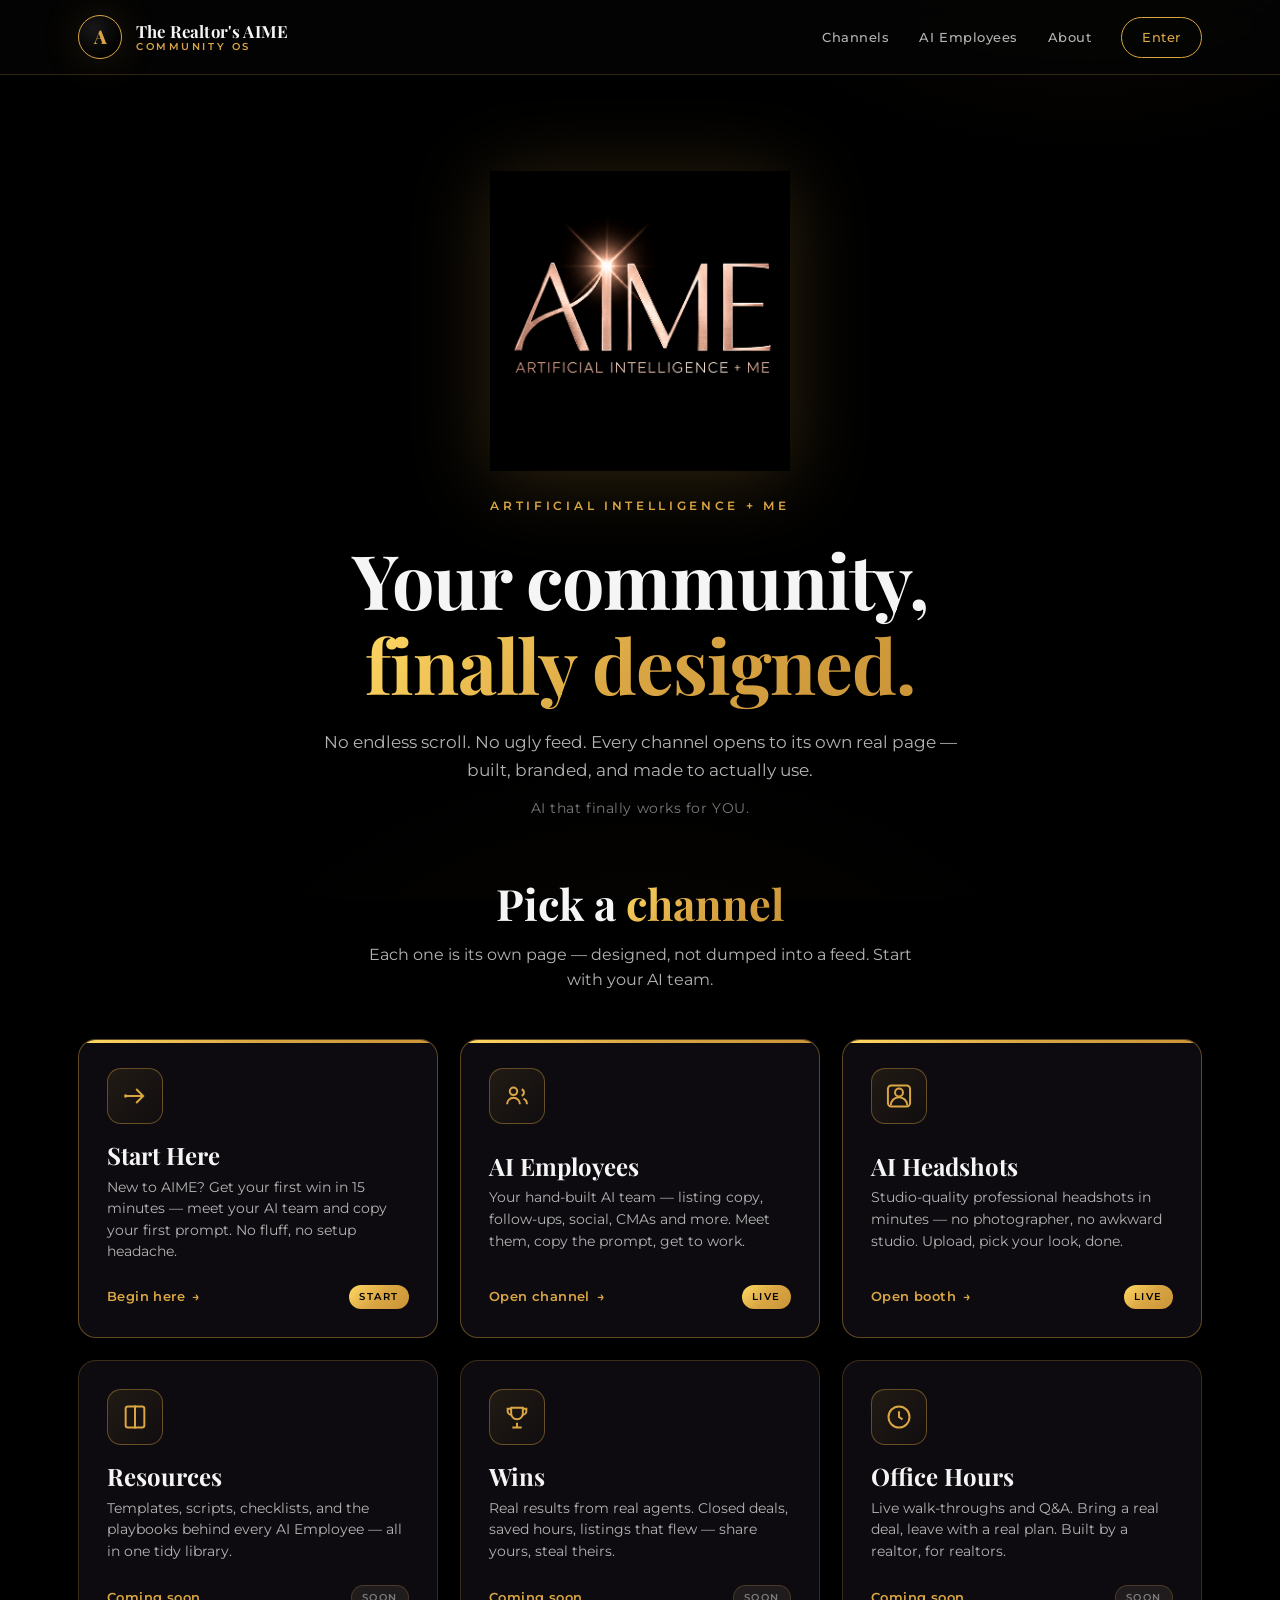
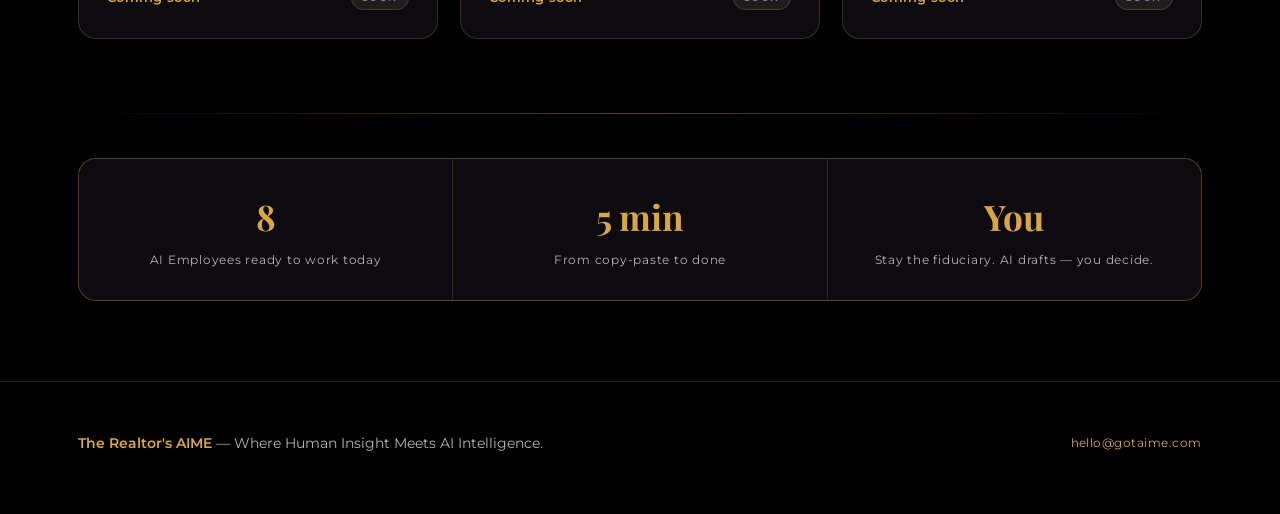
==== index.html @ 1ccc3eca "Member hub: exact AIME gold (#DAA643) + Start Here leads, remove all sales Color: retune to Charli's" ====
<!DOCTYPE html>
<html lang="en">
<head>
  <meta charset="UTF-8" />
  <meta name="viewport" content="width=device-width, initial-scale=1.0, viewport-fit=cover" />
  <title>The Realtor's AIME — Community OS</title>
  <meta name="description" content="The Realtor's AIME community — a designed home where every channel is its own page. AI that finally works for YOU." />

  <!-- PWA -->
  <link rel="manifest" href="manifest.webmanifest" />
  <meta name="theme-color" content="#050505" />
  <meta name="apple-mobile-web-app-capable" content="yes" />
  <meta name="apple-mobile-web-app-status-bar-style" content="black-translucent" />
  <meta name="apple-mobile-web-app-title" content="Realtor's AIME" />
  <link rel="apple-touch-icon" href="assets/img/apple-touch-icon.png" />
  <link rel="icon" type="image/png" href="assets/img/favicon-48.png" />

  <link rel="preconnect" href="https://fonts.googleapis.com" />
  <link rel="preconnect" href="https://fonts.gstatic.com" crossorigin />
  <link href="https://fonts.googleapis.com/css2?family=Playfair+Display:wght@600;700;800&family=Montserrat:wght@400;500;600;700&display=swap" rel="stylesheet" />
  <link rel="stylesheet" href="assets/css/styles.css" />
</head>
<body>

  <!-- ============ HEADER ============ -->
  <header class="site-header">
    <div class="wrap">
      <a class="brand-lockup" href="index.html">
        <span class="emblem"><span>A</span></span>
        <span class="brand-names">
          <span class="b1">The Realtor's AIME</span>
          <span class="b2">Community OS</span>
        </span>
      </a>
      <nav class="header-nav">
        <a href="#channels">Channels</a>
        <a href="ai-employees.html">AI Employees</a>
        <a href="#about">About</a>
        <button class="install-btn" id="installBtn" hidden type="button">Install app</button>
        <a class="header-cta" href="ai-employees.html">Enter</a>
      </nav>
    </div>
  </header>

  <!-- ============ HERO ============ -->
  <section class="hero">
    <div class="wrap">
      <img class="hero-wordmark" src="assets/img/aime-wordmark.png"
           alt="AIME — Artificial Intelligence + Me" width="340" height="340" />
      <div class="eyebrow">Artificial Intelligence + Me</div>
      <h1>Your community,<span class="line2"><span class="gold-text">finally designed.</span></span></h1>
      <p class="lede">
        No endless scroll. No ugly feed. Every channel opens to its own real page —
        built, branded, and made to actually use.
      </p>
      <p class="sub">AI that finally works for YOU.</p>
    </div>
  </section>

  <!-- ============ CHANNELS ============ -->
  <section id="channels">
    <div class="wrap">
      <div class="section-head">
        <h2>Pick a <span class="gold-text">channel</span></h2>
        <p>Each one is its own page — designed, not dumped into a feed. Start with your AI team.</p>
      </div>

      <div class="channel-grid">

        <!-- LEADING: Start Here -->
        <a class="channel-tile is-live" href="ai-employees.html">
          <div class="tile-icon">
            <svg viewBox="0 0 24 24"><path d="M5 12h14"/><path d="m13 6 6 6-6 6"/><circle cx="4" cy="12" r="1.4" fill="var(--gold)" stroke="none"/></svg>
          </div>
          <div class="tile-body">
            <h3>Start Here</h3>
            <p>New to AIME? Get your first win in 15 minutes — meet your AI team and copy your first prompt. No fluff, no setup headache.</p>
          </div>
          <div class="tile-foot">
            <span class="tile-link">Begin here <span class="arrow">&rarr;</span></span>
            <span class="tile-badge live">Start</span>
          </div>
        </a>

        <!-- LIVE: AI Employees -->
        <a class="channel-tile is-live" href="ai-employees.html">
          <div class="tile-icon">
            <svg viewBox="0 0 24 24"><circle cx="9" cy="8" r="3.2"/><path d="M3.5 19a5.5 5.5 0 0 1 11 0"/><path d="M16 6.2a3 3 0 0 1 0 5.6"/><path d="M17.5 14.2A5.2 5.2 0 0 1 20.5 19"/></svg>
          </div>
          <div class="tile-body">
            <h3>AI Employees</h3>
            <p>Your hand-built AI team — listing copy, follow-ups, social, CMAs and more. Meet them, copy the prompt, get to work.</p>
          </div>
          <div class="tile-foot">
            <span class="tile-link">Open channel <span class="arrow">&rarr;</span></span>
            <span class="tile-badge live">Live</span>
          </div>
        </a>

        <!-- LIVE: AI Headshots (external booth) -->
        <a class="channel-tile is-live" href="https://headshots.gotaime.com" target="_blank" rel="noopener">
          <div class="tile-icon">
            <svg viewBox="0 0 24 24"><circle cx="12" cy="9" r="3.4"/><path d="M5 20a7 7 0 0 1 14 0"/><rect x="2.5" y="3" width="19" height="18" rx="3"/></svg>
          </div>
          <div class="tile-body">
            <h3>AI Headshots</h3>
            <p>Studio-quality professional headshots in minutes — no photographer, no awkward studio. Upload, pick your look, done.</p>
          </div>
          <div class="tile-foot">
            <span class="tile-link">Open booth <span class="arrow">&rarr;</span></span>
            <span class="tile-badge live">Live</span>
          </div>
        </a>

        <!-- Resources -->
        <a class="channel-tile" href="#">
          <div class="tile-icon">
            <svg viewBox="0 0 24 24"><path d="M4 5a2 2 0 0 1 2-2h6v18H6a2 2 0 0 1-2-2Z"/><path d="M20 5a2 2 0 0 0-2-2h-6v18h6a2 2 0 0 0 2-2Z"/></svg>
          </div>
          <div class="tile-body">
            <h3>Resources</h3>
            <p>Templates, scripts, checklists, and the playbooks behind every AI Employee — all in one tidy library.</p>
          </div>
          <div class="tile-foot">
            <span class="tile-link">Coming soon</span>
            <span class="tile-badge soon">Soon</span>
          </div>
        </a>

        <!-- Wins -->
        <a class="channel-tile" href="#">
          <div class="tile-icon">
            <svg viewBox="0 0 24 24"><path d="M8 21h8"/><path d="M12 17v4"/><path d="M7 4h10v5a5 5 0 0 1-10 0Z"/><path d="M17 5h3v2a3 3 0 0 1-3 3M7 5H4v2a3 3 0 0 0 3 3"/></svg>
          </div>
          <div class="tile-body">
            <h3>Wins</h3>
            <p>Real results from real agents. Closed deals, saved hours, listings that flew — share yours, steal theirs.</p>
          </div>
          <div class="tile-foot">
            <span class="tile-link">Coming soon</span>
            <span class="tile-badge soon">Soon</span>
          </div>
        </a>

        <!-- Office Hours -->
        <a class="channel-tile" href="#">
          <div class="tile-icon">
            <svg viewBox="0 0 24 24"><circle cx="12" cy="12" r="9"/><path d="M12 7v5l3 2"/></svg>
          </div>
          <div class="tile-body">
            <h3>Office Hours</h3>
            <p>Live walk-throughs and Q&amp;A. Bring a real deal, leave with a real plan. Built by a realtor, for realtors.</p>
          </div>
          <div class="tile-foot">
            <span class="tile-link">Coming soon</span>
            <span class="tile-badge soon">Soon</span>
          </div>
        </a>

      </div>
    </div>
  </section>

  <div class="wrap"><div class="hairline-divider"></div></div>

  <!-- ============ VALUE STRIP ============ -->
  <section id="about">
    <div class="wrap">
      <div class="value-strip">
        <div class="value-cell">
          <div class="num">8</div>
          <div class="lbl">AI Employees ready to work today</div>
        </div>
        <div class="value-cell">
          <div class="num">5 min</div>
          <div class="lbl">From copy-paste to done</div>
        </div>
        <div class="value-cell">
          <div class="num">You</div>
          <div class="lbl">Stay the fiduciary. AI drafts — you decide.</div>
        </div>
      </div>
    </div>
  </section>

  <!-- ============ FOOTER ============ -->
  <footer class="site-footer">
    <div class="wrap">
      <div class="footer-tag">
        <strong>The Realtor's AIME</strong> — Where Human Insight Meets AI Intelligence.
      </div>
      <div class="footer-meta">
        <a href="mailto:hello@gotaime.com">hello@gotaime.com</a>
      </div>
    </div>
  </footer>

  <script src="assets/js/pwa.js"></script>
</body>
</html>
---- assets/css/styles.css ----
/* =====================================================================
   The Realtor's AIME — Community OS
   Brand: Classic GOLD on BLACK (sub-brand, NOT parent rose gold)
   Fonts: Playfair Display (serif headers) + Montserrat (sans body)
   ===================================================================== */

:root {
  /* Core palette — CHARLI'S EXACT AIME GOLD on pure/near black.
     From AIME_Global_Instructions.md. Clean black + white + gold.
     NO #D4AF37, NO champagne, NO brown-gold (#9A6A27 retired). */
  --black:        #000000;   /* Pure Black — base background */
  --gold:         #DAA643;   /* Primary Gold (AIME) — primary accent */
  --champagne:    #FFD963;   /* Gold Highlight (alias kept for accents) */
  --glow:         #FFD963;   /* Gold Highlight — highlights */
  --deep:         #CA9438;   /* Deep Gold */

  /* Supporting tones — NEUTRAL near-black (no brown tint) + CLEAN WHITE text */
  --near-black:   #0D0B0F;   /* Near Black (AIME) */
  --panel:        #0D0B0F;
  --panel-2:      #141118;
  --hairline:     rgba(218, 166, 67, 0.22);
  --hairline-2:   rgba(218, 166, 67, 0.40);
  --text:         #F5F5F5;   /* clean off-white — NOT beige/tan */
  --text-muted:   #B4B4B4;   /* neutral gray */
  --text-dim:     #7A7A7A;   /* neutral dim gray */

  /* Effects — gradient = highlight -> primary -> deep gold (no brown midtone) */
  --gold-grad:    linear-gradient(135deg, #FFD963 0%, #DAA643 50%, #CA9438 100%);
  --gold-grad-soft: linear-gradient(135deg, rgba(218,166,67,0.10), rgba(218,166,67,0.02));
  --glow-shadow:  0 0 40px rgba(218, 166, 67, 0.16);
  --card-shadow:  0 18px 50px rgba(0, 0, 0, 0.6);

  --serif: 'Playfair Display', Georgia, serif;
  --sans:  'Montserrat', -apple-system, BlinkMacSystemFont, 'Segoe UI', sans-serif;

  --radius:   18px;
  --radius-sm: 12px;
  --maxw:     1180px;
}

* { box-sizing: border-box; margin: 0; padding: 0; }

html { scroll-behavior: smooth; }

body {
  font-family: var(--sans);
  background: var(--black);
  color: var(--text);
  line-height: 1.6;
  -webkit-font-smoothing: antialiased;
  overflow-x: hidden;
}

/* Ambient glow — PURE gold only, low alpha, over pure black (no champagne/amber
   midtones that muddied to brown). Subtle gold light, not a tan wash. */
body::before {
  content: '';
  position: fixed;
  inset: 0;
  z-index: 0;
  pointer-events: none;
  background:
    radial-gradient(640px 400px at 85% -10%, rgba(218,166,67,0.06), transparent 62%),
    radial-gradient(720px 520px at 50% 120%, rgba(218,166,67,0.04), transparent 64%);
}

img { max-width: 100%; display: block; }
a { color: inherit; text-decoration: none; }

.wrap {
  position: relative;
  z-index: 1;
  width: 100%;
  max-width: var(--maxw);
  margin: 0 auto;
  padding: 0 28px;
}

/* ---------- Typography helpers ---------- */
h1, h2, h3 { font-family: var(--serif); font-weight: 700; line-height: 1.12; }

.eyebrow {
  font-family: var(--sans);
  font-size: 0.72rem;
  letter-spacing: 0.32em;
  text-transform: uppercase;
  color: var(--gold);
  font-weight: 600;
}

.gold-text {
  background: var(--gold-grad);
  -webkit-background-clip: text;
  background-clip: text;
  -webkit-text-fill-color: transparent;
  color: var(--gold);
}

/* =====================================================================
   HEADER
   ===================================================================== */
.site-header {
  position: sticky;
  top: 0;
  z-index: 50;
  backdrop-filter: blur(14px);
  background: rgba(5, 5, 5, 0.72);
  border-bottom: 1px solid var(--hairline);
}
.site-header .wrap {
  display: flex;
  align-items: center;
  justify-content: space-between;
  height: 74px;
}
.brand-lockup { display: flex; align-items: center; gap: 14px; }

.emblem {
  width: 44px; height: 44px;
  border-radius: 50%;
  display: grid; place-items: center;
  background: radial-gradient(circle at 35% 30%, #181818, #000000 75%);
  border: 1.5px solid var(--gold);
  box-shadow: var(--glow-shadow);
  flex-shrink: 0;
}
.emblem span {
  font-family: var(--serif);
  font-weight: 800;
  font-size: 1.18rem;
  color: var(--gold);
  line-height: 1;
}
.brand-names { display: flex; flex-direction: column; line-height: 1.1; }
.brand-names .b1 {
  font-family: var(--serif);
  font-size: 1.05rem;
  font-weight: 700;
  color: var(--text);
  letter-spacing: 0.01em;
}
.brand-names .b2 {
  font-size: 0.62rem;
  letter-spacing: 0.26em;
  text-transform: uppercase;
  color: var(--gold);
  font-weight: 600;
}

.header-nav { display: flex; align-items: center; gap: 30px; }
.header-nav a {
  font-size: 0.82rem;
  font-weight: 500;
  color: var(--text-muted);
  letter-spacing: 0.04em;
  transition: color 0.2s;
}
.header-nav a:hover { color: var(--gold); }
.header-cta {
  padding: 9px 20px;
  border-radius: 100px;
  border: 1px solid var(--gold);
  color: var(--gold) !important;
  font-weight: 600;
}
.header-cta:hover { background: var(--gold-grad); color: var(--black) !important; }

/* =====================================================================
   HERO (home hub)
   ===================================================================== */
.hero {
  position: relative;
  padding: 96px 0 60px;
  text-align: center;
}
.hero .eyebrow { margin-bottom: 22px; }
.hero h1 {
  font-size: clamp(2.6rem, 6.2vw, 4.7rem);
  letter-spacing: -0.015em;
  margin-bottom: 22px;
}
.hero h1 .line2 { display: block; }
.hero p.lede {
  max-width: 640px;
  margin: 0 auto 14px;
  color: var(--text-muted);
  font-size: 1.08rem;
}
.hero .sub {
  color: var(--text-dim);
  font-size: 0.86rem;
  letter-spacing: 0.04em;
}

.hairline-divider {
  width: 100%;
  height: 1px;
  background: linear-gradient(90deg, transparent, var(--hairline-2), transparent);
  margin: 44px 0;
}

/* =====================================================================
   CHANNEL TILES (the core "each channel = its own page" concept)
   ===================================================================== */
.section-head { text-align: center; margin-bottom: 46px; }
.section-head h2 {
  font-size: clamp(1.9rem, 3.6vw, 2.7rem);
  margin-bottom: 14px;
}
.section-head p {
  color: var(--text-muted);
  max-width: 560px;
  margin: 0 auto;
}

.channel-grid {
  display: grid;
  grid-template-columns: repeat(3, 1fr);
  gap: 22px;
  padding-bottom: 30px;
}

.channel-tile {
  position: relative;
  display: flex;
  flex-direction: column;
  justify-content: space-between;
  min-height: 232px;
  padding: 28px;
  border-radius: var(--radius);
  background: var(--panel);
  border: 1px solid var(--hairline);
  overflow: hidden;
  transition: transform 0.32s cubic-bezier(.2,.7,.3,1), border-color 0.3s, box-shadow 0.32s;
}
.channel-tile::after {
  content: '';
  position: absolute;
  inset: 0;
  background: var(--gold-grad-soft);
  opacity: 0;
  transition: opacity 0.32s;
  pointer-events: none;
}
.channel-tile:hover {
  transform: translateY(-7px);
  border-color: var(--hairline-2);
  box-shadow: var(--card-shadow), var(--glow-shadow);
}
.channel-tile:hover::after { opacity: 1; }

.channel-tile.is-live { border-color: var(--hairline-2); }
.channel-tile.is-live::before {
  content: '';
  position: absolute;
  top: 0; left: 0; right: 0;
  height: 3px;
  background: var(--gold-grad);
}

.tile-icon {
  width: 56px; height: 56px;
  border-radius: 14px;
  display: grid; place-items: center;
  background: var(--gold-grad-soft);
  border: 1px solid var(--hairline-2);
  margin-bottom: 18px;
  position: relative;
  z-index: 1;
}
.tile-icon svg { width: 28px; height: 28px; stroke: var(--gold); fill: none; stroke-width: 1.7; }

.tile-body { position: relative; z-index: 1; }
.channel-tile h3 {
  font-size: 1.5rem;
  margin-bottom: 8px;
  color: var(--text);
}
.channel-tile p {
  font-size: 0.9rem;
  color: var(--text-muted);
  line-height: 1.5;
}

.tile-foot {
  position: relative;
  z-index: 1;
  margin-top: 22px;
  display: flex;
  align-items: center;
  justify-content: space-between;
}
.tile-link {
  font-size: 0.82rem;
  font-weight: 600;
  color: var(--gold);
  letter-spacing: 0.03em;
  display: inline-flex;
  align-items: center;
  gap: 7px;
}
.tile-link .arrow { transition: transform 0.25s; }
.channel-tile:hover .tile-link .arrow { transform: translateX(4px); }

.tile-badge {
  font-size: 0.62rem;
  letter-spacing: 0.16em;
  text-transform: uppercase;
  font-weight: 600;
  padding: 4px 10px;
  border-radius: 100px;
}
.tile-badge.live   { background: var(--gold-grad); color: var(--black); }
.tile-badge.soon   { background: rgba(168,159,140,0.12); color: var(--text-dim); border: 1px solid var(--hairline); }

/* =====================================================================
   STRIP / value row
   ===================================================================== */
.value-strip {
  display: grid;
  grid-template-columns: repeat(3, 1fr);
  gap: 1px;
  background: var(--hairline);
  border: 1px solid var(--hairline);
  border-radius: var(--radius);
  overflow: hidden;
  margin: 30px 0 80px;
}
.value-cell {
  background: var(--near-black);
  padding: 30px 26px;
  text-align: center;
}
.value-cell .num {
  font-family: var(--serif);
  font-size: 2.2rem;
  font-weight: 700;
  color: var(--gold);
  margin-bottom: 4px;
}
.value-cell .lbl {
  font-size: 0.78rem;
  letter-spacing: 0.06em;
  color: var(--text-muted);
}

/* =====================================================================
   FOOTER
   ===================================================================== */
.site-footer {
  position: relative;
  z-index: 1;
  border-top: 1px solid var(--hairline);
  padding: 50px 0 60px;
  margin-top: 30px;
}
.site-footer .wrap {
  display: flex;
  flex-wrap: wrap;
  gap: 24px;
  align-items: center;
  justify-content: space-between;
}
.footer-tag { color: var(--text-muted); font-size: 0.86rem; }
.footer-tag strong { color: var(--gold); font-weight: 600; }
.footer-meta { color: var(--text-dim); font-size: 0.78rem; letter-spacing: 0.04em; }
.footer-meta a { color: var(--gold); }

/* =====================================================================
   AI EMPLOYEES — gallery page
   ===================================================================== */
.page-hero {
  padding: 70px 0 36px;
  text-align: center;
}
.breadcrumb {
  display: inline-flex;
  align-items: center;
  gap: 8px;
  font-size: 0.78rem;
  color: var(--text-dim);
  margin-bottom: 26px;
}
.breadcrumb a { color: var(--text-muted); }
.breadcrumb a:hover { color: var(--gold); }
.page-hero h1 { font-size: clamp(2.3rem, 5vw, 3.6rem); margin-bottom: 16px; }
.page-hero p { color: var(--text-muted); max-width: 580px; margin: 0 auto; }

.employee-grid {
  display: grid;
  grid-template-columns: repeat(3, 1fr);
  gap: 22px;
  padding: 26px 0 90px;
}

.emp-card {
  position: relative;
  display: flex;
  flex-direction: column;
  padding: 28px 26px 24px;
  border-radius: var(--radius);
  background: var(--panel);
  border: 1px solid var(--hairline);
  cursor: pointer;
  overflow: hidden;
  transition: transform 0.3s cubic-bezier(.2,.7,.3,1), border-color 0.3s, box-shadow 0.3s;
}
.emp-card::after {
  content: '';
  position: absolute; inset: 0;
  background: var(--gold-grad-soft);
  opacity: 0; transition: opacity 0.3s; pointer-events: none;
}
.emp-card:hover {
  transform: translateY(-6px);
  border-color: var(--hairline-2);
  box-shadow: var(--card-shadow), var(--glow-shadow);
}
.emp-card:hover::after { opacity: 1; }

.emp-avatar {
  width: 64px; height: 64px;
  border-radius: 16px;
  display: grid; place-items: center;
  background: radial-gradient(circle at 35% 30%, #1a1a1a, #0a0a0a);
  border: 1px solid var(--hairline-2);
  margin-bottom: 18px;
  position: relative; z-index: 1;
  box-shadow: inset 0 0 22px rgba(218,166,67,0.10);
}
.emp-avatar svg { width: 32px; height: 32px; stroke: var(--gold); fill: none; stroke-width: 1.6; }

.emp-card .emp-role {
  position: relative; z-index: 1;
  font-size: 0.66rem;
  letter-spacing: 0.18em;
  text-transform: uppercase;
  color: var(--champagne);
  font-weight: 600;
  margin-bottom: 7px;
}
.emp-card h3 {
  position: relative; z-index: 1;
  font-size: 1.42rem;
  margin-bottom: 9px;
}
.emp-card .emp-does {
  position: relative; z-index: 1;
  font-size: 0.9rem;
  color: var(--text-muted);
  line-height: 1.5;
  flex-grow: 1;
}
.emp-meet {
  position: relative; z-index: 1;
  margin-top: 20px;
  display: inline-flex;
  align-items: center;
  justify-content: space-between;
  width: 100%;
}
.emp-meet .btn-ghost {
  font-size: 0.82rem;
  font-weight: 600;
  color: var(--gold);
  display: inline-flex;
  align-items: center;
  gap: 7px;
}
.emp-meet .arrow { transition: transform 0.25s; }
.emp-card:hover .emp-meet .arrow { transform: translateX(4px); }

/* =====================================================================
   EMPLOYEE DETAIL VIEW (hash-routed, swaps in over gallery)
   ===================================================================== */
.detail-view { display: none; padding: 60px 0 90px; }
.detail-view.active { display: block; animation: fadeUp 0.4s ease; }

@keyframes fadeUp {
  from { opacity: 0; transform: translateY(16px); }
  to   { opacity: 1; transform: translateY(0); }
}

.back-link {
  display: inline-flex;
  align-items: center;
  gap: 9px;
  font-size: 0.82rem;
  font-weight: 600;
  color: var(--text-muted);
  margin-bottom: 34px;
  transition: color 0.2s, gap 0.2s;
}
.back-link:hover { color: var(--gold); gap: 13px; }

.detail-head {
  display: flex;
  align-items: flex-start;
  gap: 26px;
  margin-bottom: 38px;
  flex-wrap: wrap;
}
.detail-avatar {
  width: 92px; height: 92px;
  border-radius: 22px;
  display: grid; place-items: center;
  background: radial-gradient(circle at 35% 30%, #1c1c1c, #0a0a0a);
  border: 1.5px solid var(--gold);
  box-shadow: var(--glow-shadow);
  flex-shrink: 0;
}
.detail-avatar svg { width: 46px; height: 46px; stroke: var(--gold); fill: none; stroke-width: 1.5; }

.detail-titles { flex: 1; min-width: 260px; }
.detail-titles .emp-role {
  font-size: 0.7rem;
  letter-spacing: 0.2em;
  text-transform: uppercase;
  color: var(--champagne);
  font-weight: 600;
  margin-bottom: 8px;
}
.detail-titles h1 { font-size: clamp(2rem, 4.4vw, 3rem); margin-bottom: 12px; }
.detail-titles .tagline { color: var(--text-muted); font-size: 1.04rem; max-width: 620px; }

.detail-grid {
  display: grid;
  grid-template-columns: 1.55fr 1fr;
  gap: 30px;
  align-items: start;
}

.detail-panel {
  background: var(--panel);
  border: 1px solid var(--hairline);
  border-radius: var(--radius);
  padding: 30px 30px 32px;
}
.detail-panel h4 {
  font-family: var(--sans);
  font-size: 0.74rem;
  letter-spacing: 0.18em;
  text-transform: uppercase;
  color: var(--gold);
  font-weight: 600;
  margin-bottom: 18px;
  display: flex; align-items: center; gap: 10px;
}
.detail-panel h4::before {
  content: '';
  width: 22px; height: 2px;
  background: var(--gold-grad);
  display: inline-block;
}

.detail-panel ul { list-style: none; }
.detail-panel li {
  position: relative;
  padding-left: 26px;
  margin-bottom: 13px;
  color: var(--text-muted);
  font-size: 0.93rem;
  line-height: 1.55;
}
.detail-panel li::before {
  content: '';
  position: absolute;
  left: 4px; top: 9px;
  width: 7px; height: 7px;
  border-radius: 50%;
  background: var(--gold-grad);
}

/* Prompt box — matches OG: black bg, gold border, floating label, copy button */
.prompt-box {
  position: relative;
  background: var(--black);
  border: 1px solid var(--hairline-2);
  border-radius: var(--radius-sm);
  padding: 30px 24px 24px;
  margin-top: 6px;
}
.prompt-label {
  position: absolute;
  top: -11px; left: 20px;
  background: var(--gold-grad);
  color: var(--black);
  font-size: 0.64rem;
  letter-spacing: 0.16em;
  text-transform: uppercase;
  font-weight: 700;
  padding: 4px 13px;
  border-radius: 100px;
}
.copy-button {
  position: absolute;
  top: 14px; right: 14px;
  background: transparent;
  border: 1px solid var(--hairline-2);
  color: var(--gold);
  font-family: var(--sans);
  font-size: 0.72rem;
  font-weight: 600;
  letter-spacing: 0.04em;
  padding: 7px 14px;
  border-radius: 100px;
  cursor: pointer;
  transition: all 0.2s;
}
.copy-button:hover { background: var(--gold-grad); color: var(--black); border-color: transparent; }
.copy-button.copied { background: var(--gold-grad); color: var(--black); border-color: transparent; }

.prompt-text {
  font-family: 'SFMono-Regular', ui-monospace, 'Cascadia Code', Consolas, monospace;
  font-size: 0.84rem;
  line-height: 1.7;
  color: var(--text);
  white-space: pre-wrap;
  word-wrap: break-word;
  margin-top: 12px;
}

.detail-side .detail-panel + .detail-panel { margin-top: 22px; }

.fid-note {
  margin-top: 22px;
  background: var(--gold-grad-soft);
  border: 1px solid var(--hairline-2);
  border-radius: var(--radius-sm);
  padding: 20px 22px;
}
.fid-note .t {
  font-family: var(--serif);
  font-size: 1.02rem;
  color: var(--gold);
  margin-bottom: 6px;
}
.fid-note p { font-size: 0.86rem; color: var(--text-muted); }

.tag-row { display: flex; flex-wrap: wrap; gap: 9px; }
.chip {
  font-size: 0.72rem;
  color: var(--champagne);
  border: 1px solid var(--hairline);
  background: rgba(218,166,67,0.05);
  padding: 6px 13px;
  border-radius: 100px;
}

/* =====================================================================
   RESPONSIVE
   ===================================================================== */
@media (max-width: 940px) {
  .channel-grid, .employee-grid { grid-template-columns: repeat(2, 1fr); }
  .detail-grid { grid-template-columns: 1fr; }
  .value-strip { grid-template-columns: 1fr; }
}
@media (max-width: 620px) {
  .wrap { padding: 0 18px; }
  .header-nav { gap: 16px; }
  .header-nav a:not(.header-cta) { display: none; }
  .channel-grid, .employee-grid { grid-template-columns: 1fr; }
  .hero { padding: 64px 0 40px; }
  .detail-head { gap: 18px; }
  .detail-avatar { width: 72px; height: 72px; }
  .hero-wordmark { width: 200px; }
}

/* =====================================================================
   ADDED: hero wordmark image + PWA install button
   ===================================================================== */
.hero-wordmark {
  width: 300px;
  max-width: 70%;
  height: auto;
  margin: 0 auto 26px;
  filter: drop-shadow(0 8px 40px rgba(218, 166, 67, 0.22));
  animation: floatIn 0.9s cubic-bezier(.2,.7,.3,1) both;
}
@keyframes floatIn {
  from { opacity: 0; transform: translateY(14px) scale(0.98); }
  to   { opacity: 1; transform: translateY(0) scale(1); }
}

.install-btn {
  font-family: var(--sans);
  font-size: 0.8rem;
  font-weight: 600;
  letter-spacing: 0.03em;
  color: var(--black);
  background: var(--gold-grad);
  border: none;
  padding: 9px 18px;
  border-radius: 100px;
  cursor: pointer;
  transition: transform 0.2s, box-shadow 0.2s;
}
.install-btn:hover { transform: translateY(-1px); box-shadow: var(--glow-shadow); }
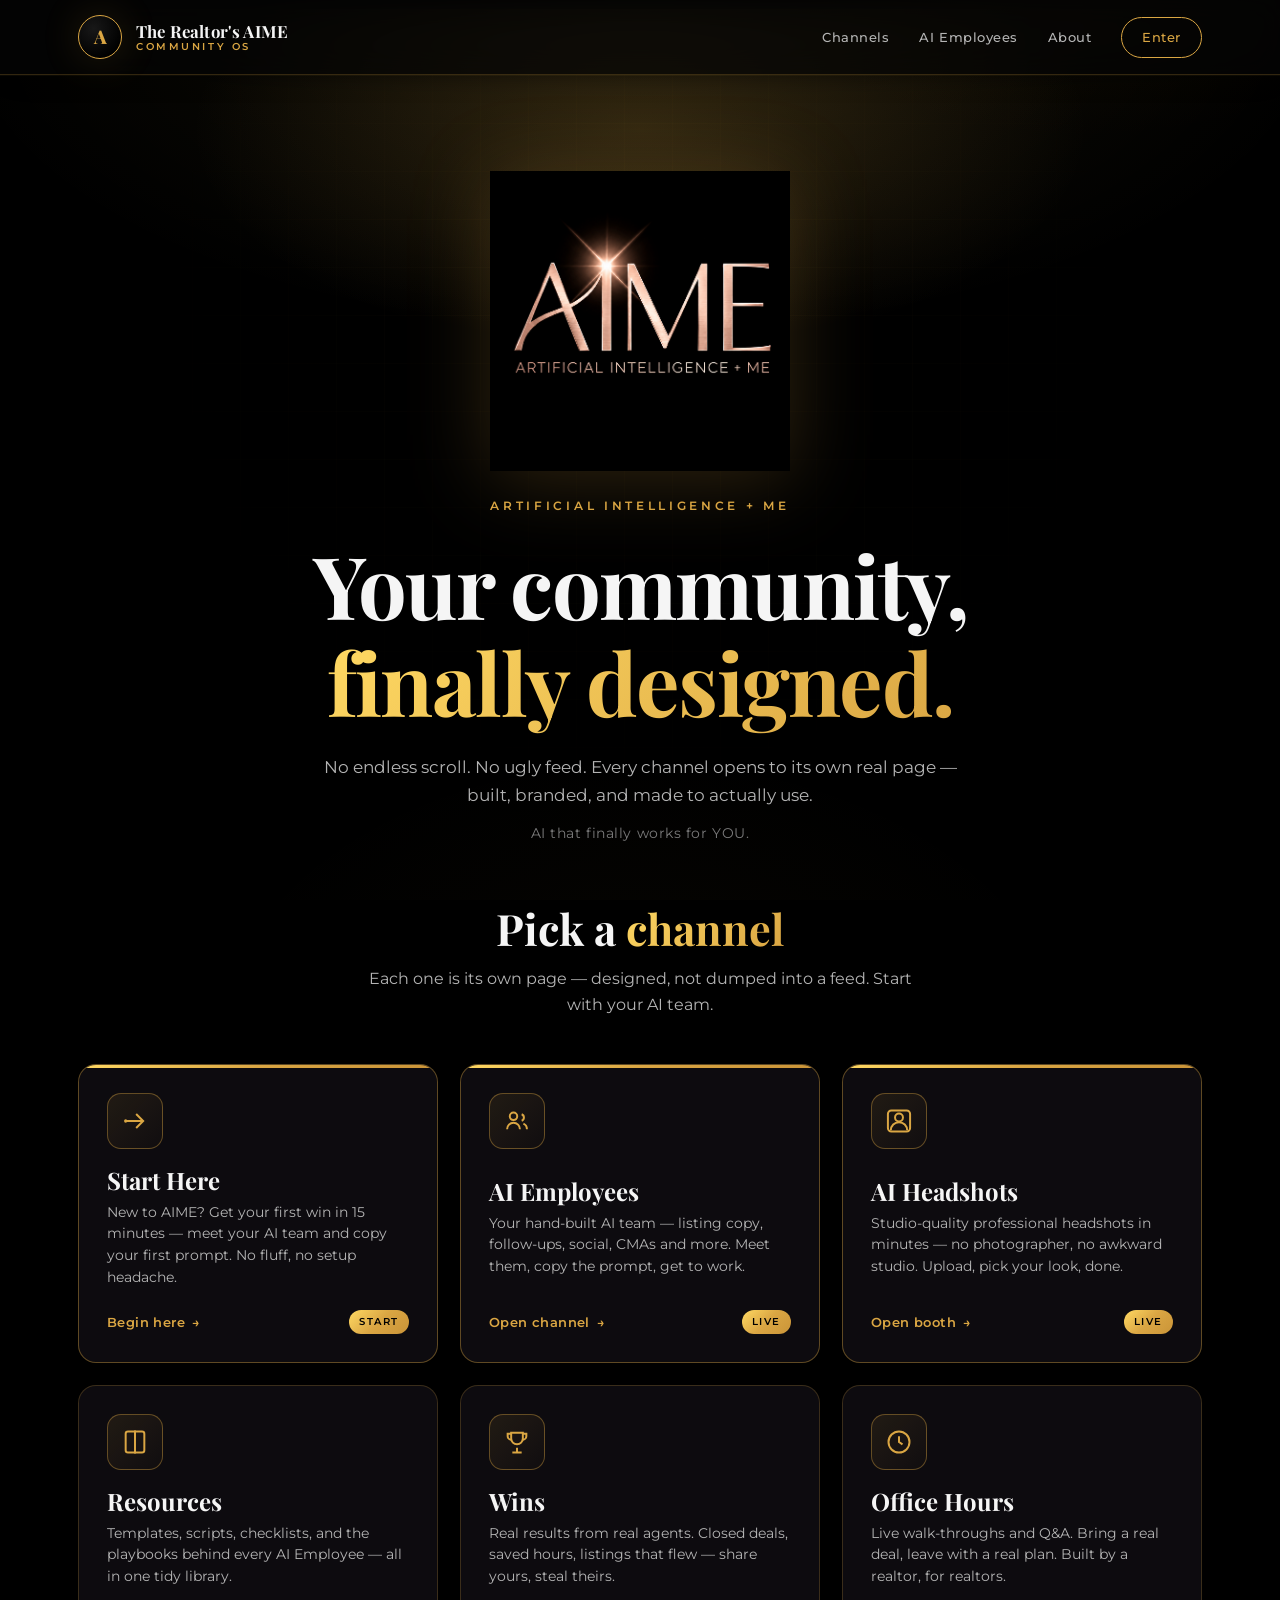
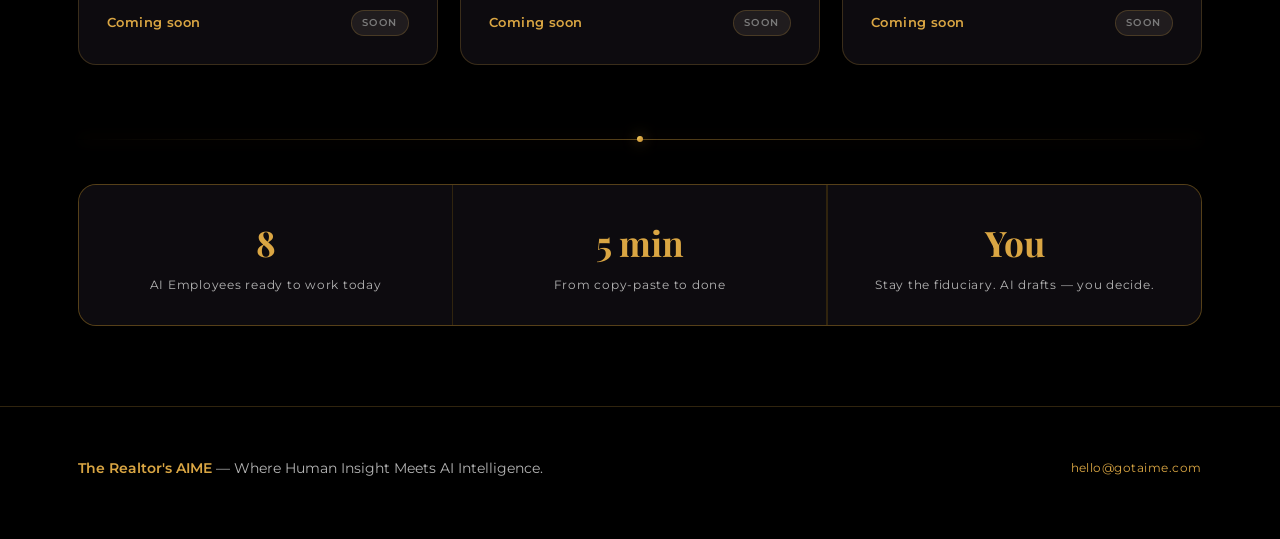
==== commit f05cb7f2: "Add premium flair: hero glow + grid, metallic shimmer, scroll reveals, glow buttons - Layered radial" ====
--- a/index.html
+++ b/index.html
@@ -196,5 +196,6 @@
   </footer>
 
   <script src="assets/js/pwa.js"></script>
+  <script src="assets/js/flair.js"></script>
 </body>
 </html>
--- a/assets/css/styles.css
+++ b/assets/css/styles.css
@@ -695,4 +695,108 @@
   cursor: pointer;
   transition: transform 0.2s, box-shadow 0.2s;
 }
-.install-btn:hover { transform: translateY(-1px); box-shadow: var(--glow-shadow); }
+.install-btn:hover { transform: translateY(-1px); box-shadow: 0 0 26px rgba(218,166,67,0.40); }
+
+/* =====================================================================
+   FLAIR — premium real-website polish (gold on black, clean, no brown)
+   ===================================================================== */
+
+/* Metallic shimmer sweep across accent text + wordmark */
+.gold-text {
+  background-size: 220% auto;
+  animation: shimmerText 7s linear infinite;
+}
+@keyframes shimmerText { to { background-position: 220% center; } }
+
+.hero-wordmark {
+  position: relative;
+}
+.hero-wordmark::after {
+  content: '';
+  position: absolute; inset: 0;
+  background: linear-gradient(115deg, transparent 30%, rgba(255,217,99,0.55) 48%, transparent 66%);
+  mix-blend-mode: screen;
+  transform: translateX(-120%);
+  animation: sheen 6.5s ease-in-out 1.2s infinite;
+  pointer-events: none;
+}
+@keyframes sheen {
+  0%, 18% { transform: translateX(-120%); }
+  34%, 100% { transform: translateX(120%); }
+}
+
+/* Richer hero: layered glow + faint brand grid texture behind the headline */
+.hero { isolation: isolate; }
+.hero::before {
+  content: '';
+  position: absolute; left: 0; right: 0; top: -8%;
+  height: 600px; z-index: -1; pointer-events: none;
+  background:
+    radial-gradient(640px 320px at 50% 20%, rgba(218,166,67,0.18), transparent 70%),
+    radial-gradient(960px 440px at 50% 2%, rgba(255,217,99,0.07), transparent 72%);
+}
+.hero::after {
+  content: '';
+  position: absolute; inset: 0; z-index: -1; pointer-events: none; opacity: 0.55;
+  background-image:
+    linear-gradient(rgba(218,166,67,0.055) 1px, transparent 1px),
+    linear-gradient(90deg, rgba(218,166,67,0.055) 1px, transparent 1px);
+  background-size: 48px 48px;
+  -webkit-mask-image: radial-gradient(circle at 50% 28%, #000 0%, transparent 60%);
+          mask-image: radial-gradient(circle at 50% 28%, #000 0%, transparent 60%);
+}
+
+/* More dramatic hero type */
+.hero h1 { font-size: clamp(2.8rem, 7vw, 5.4rem); letter-spacing: -0.02em; }
+.page-hero h1 { font-size: clamp(2.5rem, 5.4vw, 4rem); letter-spacing: -0.02em; }
+
+/* Tiles & cards: gradient top accent on hover + deeper brand glow */
+.channel-tile, .emp-card { transition: transform 0.34s cubic-bezier(.2,.7,.3,1), border-color 0.3s, box-shadow 0.34s; }
+.channel-tile:hover, .emp-card:hover {
+  box-shadow: var(--card-shadow), 0 0 36px rgba(218,166,67,0.20);
+}
+.channel-tile:not(.is-live)::after,
+.emp-card::after { z-index: 0; }
+.channel-tile:not(.is-live) { position: relative; }
+.channel-tile:not(.is-live)::before,
+.emp-card::before {
+  content: '';
+  position: absolute; top: 0; left: 0; right: 0; height: 2px;
+  background: var(--gold-grad);
+  transform: scaleX(0); transform-origin: left;
+  transition: transform 0.4s cubic-bezier(.2,.7,.3,1);
+  z-index: 2;
+}
+.channel-tile:not(.is-live):hover::before,
+.emp-card:hover::before { transform: scaleX(1); }
+
+/* Glowing brand buttons */
+.header-cta { transition: background 0.25s, color 0.25s, box-shadow 0.25s, transform 0.2s; }
+.header-cta:hover { box-shadow: 0 0 28px rgba(218,166,67,0.40); transform: translateY(-1px); }
+.copy-button:hover { box-shadow: 0 0 22px rgba(218,166,67,0.40); }
+
+/* Divider with a soft brand glow + center node */
+.hairline-divider { position: relative; box-shadow: 0 0 16px rgba(218,166,67,0.22); }
+.hairline-divider::after {
+  content: ''; position: absolute; top: 50%; left: 50%;
+  width: 6px; height: 6px; border-radius: 50%;
+  transform: translate(-50%, -50%);
+  background: var(--gold-grad); box-shadow: 0 0 14px rgba(218,166,67,0.6);
+}
+
+/* Refined sticky-nav glass */
+.site-header { box-shadow: 0 1px 0 rgba(218,166,67,0.05), 0 10px 30px -18px rgba(0,0,0,0.9); }
+
+/* Scroll-reveal entrance (added by flair.js; gracefully off without JS) */
+.flair-on .reveal {
+  opacity: 0; transform: translateY(22px);
+  transition: opacity 0.6s ease, transform 0.7s cubic-bezier(.2,.7,.3,1);
+  will-change: opacity, transform;
+}
+.flair-on .reveal.in { opacity: 1; transform: none; }
+
+@media (prefers-reduced-motion: reduce) {
+  .gold-text, .hero-wordmark::after { animation: none; }
+  .hero-wordmark::after { display: none; }
+  .flair-on .reveal { opacity: 1; transform: none; transition: none; }
+}
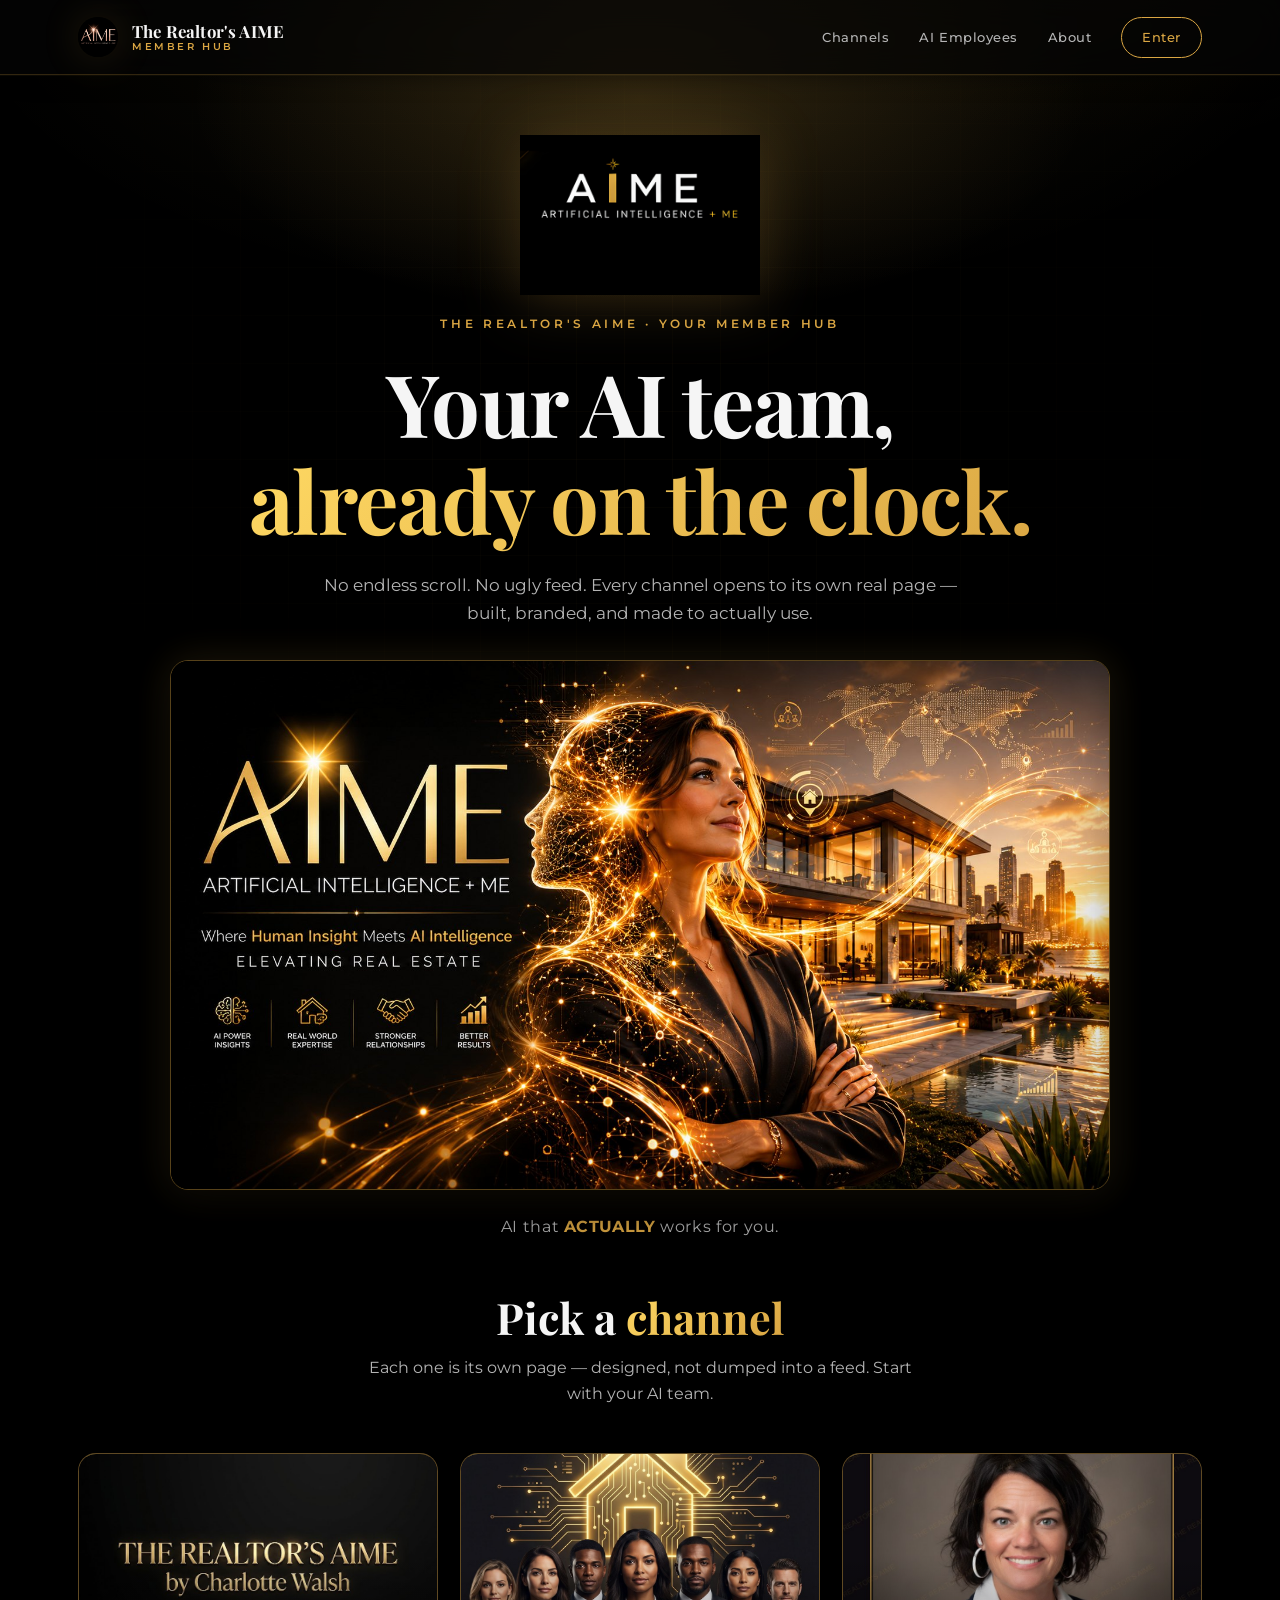
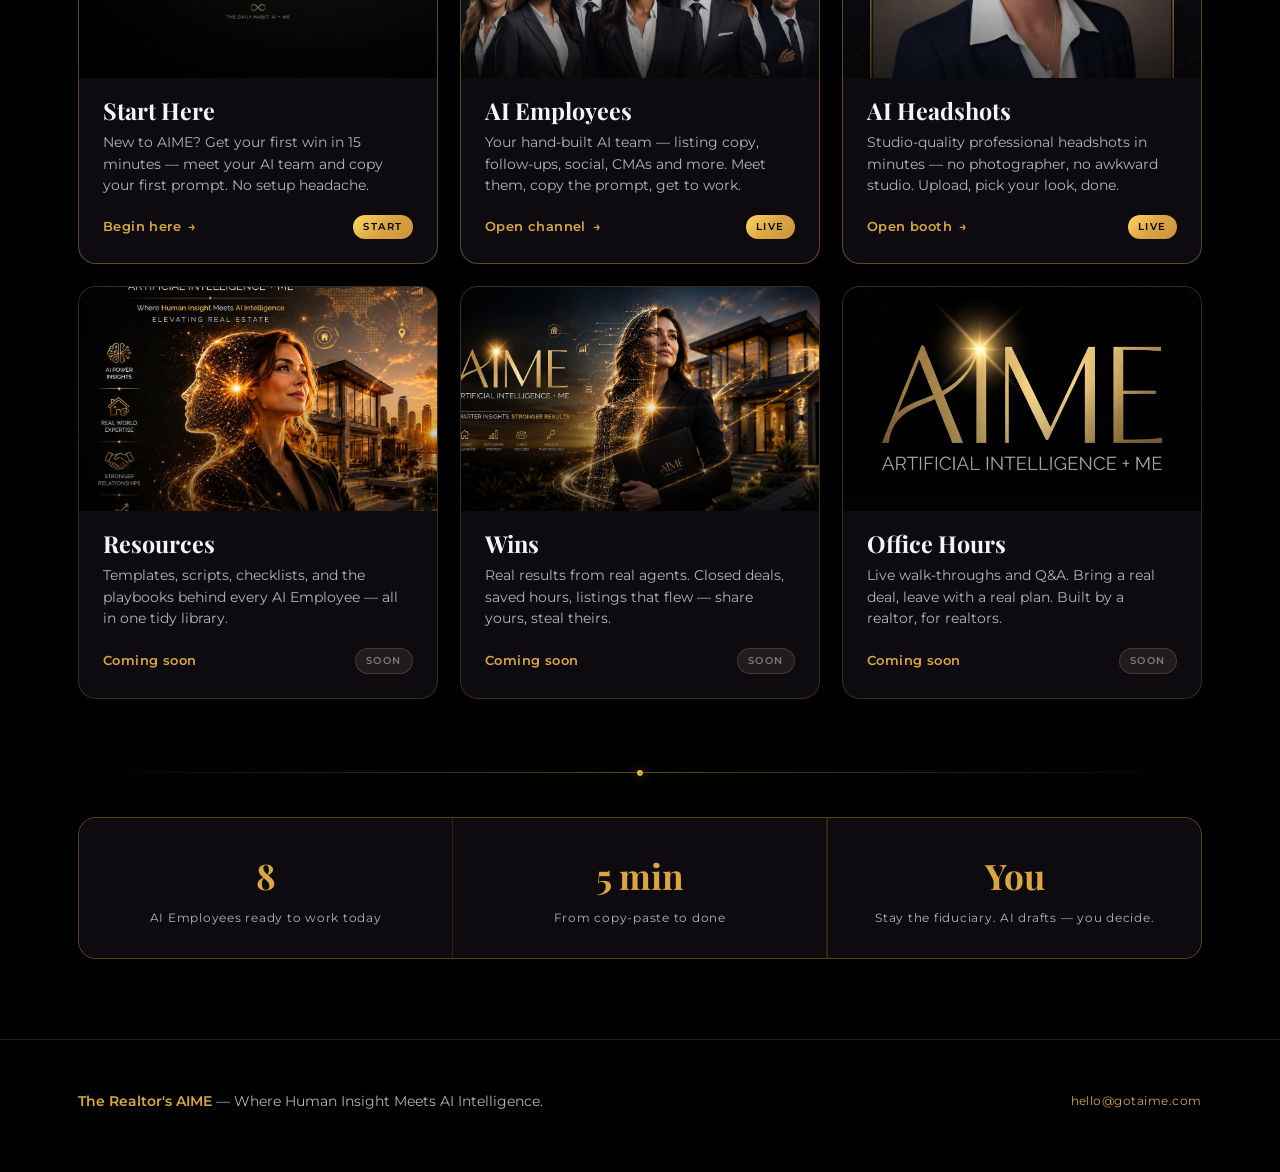
==== commit 1d40839c: "Rebuild hub image-driven with Charli's real brand assets (no emoji/icons) - Bundle her real Realtor " ====
--- a/index.html
+++ b/index.html
@@ -4,11 +4,11 @@
   <meta charset="UTF-8" />
   <meta name="viewport" content="width=device-width, initial-scale=1.0, viewport-fit=cover" />
   <title>The Realtor's AIME — Community OS</title>
-  <meta name="description" content="The Realtor's AIME community — a designed home where every channel is its own page. AI that finally works for YOU." />
+  <meta name="description" content="The Realtor's AIME member hub — a designed home where every channel is its own page. AI that ACTUALLY works for you." />
 
   <!-- PWA -->
   <link rel="manifest" href="manifest.webmanifest" />
-  <meta name="theme-color" content="#050505" />
+  <meta name="theme-color" content="#000000" />
   <meta name="apple-mobile-web-app-capable" content="yes" />
   <meta name="apple-mobile-web-app-status-bar-style" content="black-translucent" />
   <meta name="apple-mobile-web-app-title" content="Realtor's AIME" />
@@ -26,10 +26,10 @@
   <header class="site-header">
     <div class="wrap">
       <a class="brand-lockup" href="index.html">
-        <span class="emblem"><span>A</span></span>
+        <img class="brand-logo" src="assets/img/aime-wordmark.png" alt="AIME" width="40" height="40" />
         <span class="brand-names">
           <span class="b1">The Realtor's AIME</span>
-          <span class="b2">Community OS</span>
+          <span class="b2">Member Hub</span>
         </span>
       </a>
       <nav class="header-nav">
@@ -42,22 +42,25 @@
     </div>
   </header>
 
-  <!-- ============ HERO ============ -->
+  <!-- ============ HERO (real cinematic brand image) ============ -->
   <section class="hero">
     <div class="wrap">
-      <img class="hero-wordmark" src="assets/img/aime-wordmark.png"
-           alt="AIME — Artificial Intelligence + Me" width="340" height="340" />
-      <div class="eyebrow">Artificial Intelligence + Me</div>
-      <h1>Your community,<span class="line2"><span class="gold-text">finally designed.</span></span></h1>
+      <img class="hero-logo" src="assets/img/logo-aime.png" alt="AIME — Artificial Intelligence + Me" />
+      <div class="eyebrow">The Realtor's AIME · Your Member Hub</div>
+      <h1>Your AI team,<span class="line2"><span class="gold-text">already on the clock.</span></span></h1>
       <p class="lede">
         No endless scroll. No ugly feed. Every channel opens to its own real page —
         built, branded, and made to actually use.
       </p>
-      <p class="sub">AI that finally works for YOU.</p>
+      <figure class="hero-showcase">
+        <img src="assets/img/hero-realtor.jpg"
+             alt="The Realtor's AIME — where human insight meets AI intelligence, elevating real estate" />
+      </figure>
+      <p class="sub">AI that <strong>ACTUALLY</strong> works for you.</p>
     </div>
   </section>
 
-  <!-- ============ CHANNELS ============ -->
+  <!-- ============ CHANNELS (image-driven rooms) ============ -->
   <section id="channels">
     <div class="wrap">
       <div class="section-head">
@@ -69,91 +72,79 @@
 
         <!-- LEADING: Start Here -->
         <a class="channel-tile is-live" href="ai-employees.html">
-          <div class="tile-icon">
-            <svg viewBox="0 0 24 24"><path d="M5 12h14"/><path d="m13 6 6 6-6 6"/><circle cx="4" cy="12" r="1.4" fill="var(--gold)" stroke="none"/></svg>
-          </div>
-          <div class="tile-body">
+          <div class="tile-media"><img src="assets/img/title-card.jpg" alt="The Realtor's AIME by Charlotte Walsh" loading="lazy" /></div>
+          <div class="tile-text">
             <h3>Start Here</h3>
-            <p>New to AIME? Get your first win in 15 minutes — meet your AI team and copy your first prompt. No fluff, no setup headache.</p>
-          </div>
-          <div class="tile-foot">
-            <span class="tile-link">Begin here <span class="arrow">&rarr;</span></span>
-            <span class="tile-badge live">Start</span>
+            <p>New to AIME? Get your first win in 15 minutes — meet your AI team and copy your first prompt. No setup headache.</p>
+            <div class="tile-foot">
+              <span class="tile-link">Begin here <span class="arrow">&rarr;</span></span>
+              <span class="tile-badge live">Start</span>
+            </div>
           </div>
         </a>
 
-        <!-- LIVE: AI Employees -->
+        <!-- AI Employees -->
         <a class="channel-tile is-live" href="ai-employees.html">
-          <div class="tile-icon">
-            <svg viewBox="0 0 24 24"><circle cx="9" cy="8" r="3.2"/><path d="M3.5 19a5.5 5.5 0 0 1 11 0"/><path d="M16 6.2a3 3 0 0 1 0 5.6"/><path d="M17.5 14.2A5.2 5.2 0 0 1 20.5 19"/></svg>
-          </div>
-          <div class="tile-body">
+          <div class="tile-media"><img src="assets/img/team.jpg" alt="Your AIME real-estate AI team" loading="lazy" /></div>
+          <div class="tile-text">
             <h3>AI Employees</h3>
             <p>Your hand-built AI team — listing copy, follow-ups, social, CMAs and more. Meet them, copy the prompt, get to work.</p>
-          </div>
-          <div class="tile-foot">
-            <span class="tile-link">Open channel <span class="arrow">&rarr;</span></span>
-            <span class="tile-badge live">Live</span>
+            <div class="tile-foot">
+              <span class="tile-link">Open channel <span class="arrow">&rarr;</span></span>
+              <span class="tile-badge live">Live</span>
+            </div>
           </div>
         </a>
 
-        <!-- LIVE: AI Headshots (external booth) -->
+        <!-- AI Headshots (external booth) -->
         <a class="channel-tile is-live" href="https://headshots.gotaime.com" target="_blank" rel="noopener">
-          <div class="tile-icon">
-            <svg viewBox="0 0 24 24"><circle cx="12" cy="9" r="3.4"/><path d="M5 20a7 7 0 0 1 14 0"/><rect x="2.5" y="3" width="19" height="18" rx="3"/></svg>
-          </div>
-          <div class="tile-body">
+          <div class="tile-media"><img src="assets/img/headshot.jpg" alt="Your AI headshot, created with The Realtor's AIME" loading="lazy" /></div>
+          <div class="tile-text">
             <h3>AI Headshots</h3>
             <p>Studio-quality professional headshots in minutes — no photographer, no awkward studio. Upload, pick your look, done.</p>
-          </div>
-          <div class="tile-foot">
-            <span class="tile-link">Open booth <span class="arrow">&rarr;</span></span>
-            <span class="tile-badge live">Live</span>
+            <div class="tile-foot">
+              <span class="tile-link">Open booth <span class="arrow">&rarr;</span></span>
+              <span class="tile-badge live">Live</span>
+            </div>
           </div>
         </a>
 
         <!-- Resources -->
         <a class="channel-tile" href="#">
-          <div class="tile-icon">
-            <svg viewBox="0 0 24 24"><path d="M4 5a2 2 0 0 1 2-2h6v18H6a2 2 0 0 1-2-2Z"/><path d="M20 5a2 2 0 0 0-2-2h-6v18h6a2 2 0 0 0 2-2Z"/></svg>
-          </div>
-          <div class="tile-body">
+          <div class="tile-media"><img src="assets/img/feature-portrait.jpg" alt="AIME real-estate framework" loading="lazy" /></div>
+          <div class="tile-text">
             <h3>Resources</h3>
             <p>Templates, scripts, checklists, and the playbooks behind every AI Employee — all in one tidy library.</p>
-          </div>
-          <div class="tile-foot">
-            <span class="tile-link">Coming soon</span>
-            <span class="tile-badge soon">Soon</span>
+            <div class="tile-foot">
+              <span class="tile-link">Coming soon</span>
+              <span class="tile-badge soon">Soon</span>
+            </div>
           </div>
         </a>
 
         <!-- Wins -->
         <a class="channel-tile" href="#">
-          <div class="tile-icon">
-            <svg viewBox="0 0 24 24"><path d="M8 21h8"/><path d="M12 17v4"/><path d="M7 4h10v5a5 5 0 0 1-10 0Z"/><path d="M17 5h3v2a3 3 0 0 1-3 3M7 5H4v2a3 3 0 0 0 3 3"/></svg>
-          </div>
-          <div class="tile-body">
+          <div class="tile-media"><img src="assets/img/wins-results.jpg" alt="Smarter insights, stronger results" loading="lazy" /></div>
+          <div class="tile-text">
             <h3>Wins</h3>
             <p>Real results from real agents. Closed deals, saved hours, listings that flew — share yours, steal theirs.</p>
-          </div>
-          <div class="tile-foot">
-            <span class="tile-link">Coming soon</span>
-            <span class="tile-badge soon">Soon</span>
+            <div class="tile-foot">
+              <span class="tile-link">Coming soon</span>
+              <span class="tile-badge soon">Soon</span>
+            </div>
           </div>
         </a>
 
         <!-- Office Hours -->
         <a class="channel-tile" href="#">
-          <div class="tile-icon">
-            <svg viewBox="0 0 24 24"><circle cx="12" cy="12" r="9"/><path d="M12 7v5l3 2"/></svg>
-          </div>
-          <div class="tile-body">
+          <div class="tile-media"><img src="assets/img/wordmark-wide.png" alt="The Realtor's AIME" loading="lazy" /></div>
+          <div class="tile-text">
             <h3>Office Hours</h3>
             <p>Live walk-throughs and Q&amp;A. Bring a real deal, leave with a real plan. Built by a realtor, for realtors.</p>
-          </div>
-          <div class="tile-foot">
-            <span class="tile-link">Coming soon</span>
-            <span class="tile-badge soon">Soon</span>
+            <div class="tile-foot">
+              <span class="tile-link">Coming soon</span>
+              <span class="tile-badge soon">Soon</span>
+            </div>
           </div>
         </a>
 
--- a/assets/css/styles.css
+++ b/assets/css/styles.css
@@ -800,3 +800,106 @@
   .hero-wordmark::after { display: none; }
   .flair-on .reveal { opacity: 1; transform: none; transition: none; }
 }
+
+/* =====================================================================
+   IMAGE-DRIVEN — real brand photography (replaces all icons/emoji)
+   ===================================================================== */
+
+/* Header brand mark = real AIME wordmark image */
+.brand-logo {
+  width: 40px; height: 40px;
+  border-radius: 50%;
+  box-shadow: var(--glow-shadow);
+  flex-shrink: 0;
+  object-fit: cover;
+}
+
+/* Hero: real AIME logo + cinematic brand showcase image */
+.hero { padding: 60px 0 54px; }
+.hero-logo {
+  width: 240px; max-width: 66%;
+  height: auto; margin: 0 auto 20px;
+  filter: drop-shadow(0 6px 30px rgba(218,166,67,0.22));
+  animation: floatIn 0.9s cubic-bezier(.2,.7,.3,1) both;
+}
+.hero-showcase {
+  position: relative;
+  max-width: 940px;
+  margin: 34px auto 24px;
+  border-radius: var(--radius);
+  overflow: hidden;
+  border: 1px solid var(--hairline-2);
+  box-shadow: var(--card-shadow), var(--glow-shadow);
+  animation: floatIn 1s cubic-bezier(.2,.7,.3,1) both;
+}
+.hero-showcase img { width: 100%; display: block; }
+.hero-showcase::after {
+  content: ''; position: absolute; inset: 0; pointer-events: none;
+  box-shadow: inset 0 0 60px rgba(0,0,0,0.35);
+  border-radius: var(--radius);
+}
+.hero .sub { font-size: 1rem; color: var(--text-muted); }
+.hero .sub strong { color: var(--gold); font-weight: 700; letter-spacing: 0.02em; }
+
+/* Image-driven channel tiles: real photo on top, text below */
+.channel-tile { padding: 0; overflow: hidden; }
+.tile-media {
+  position: relative;
+  aspect-ratio: 16 / 10;
+  overflow: hidden;
+  background: #0a0a0a;
+}
+.tile-media img {
+  width: 100%; height: 100%;
+  object-fit: cover; object-position: center;
+  display: block;
+  transition: transform 0.55s cubic-bezier(.2,.7,.3,1);
+}
+.channel-tile:hover .tile-media img { transform: scale(1.06); }
+.tile-media::after {
+  content: ''; position: absolute; inset: 0; pointer-events: none;
+  background: linear-gradient(180deg, rgba(0,0,0,0) 45%, rgba(0,0,0,0.55) 100%);
+}
+.tile-text {
+  position: relative; z-index: 1;
+  display: flex; flex-direction: column; flex: 1;
+  padding: 20px 24px 24px;
+}
+.tile-text h3 { font-family: var(--serif); font-weight: 700; font-size: 1.46rem; margin-bottom: 8px; color: var(--text); }
+.tile-text p { font-size: 0.9rem; color: var(--text-muted); line-height: 1.5; flex: 1; }
+.tile-text .tile-foot { margin-top: 18px; }
+
+/* AI Employees gallery: real team banner */
+.team-banner {
+  max-width: 920px;
+  margin: 8px auto 6px;
+  border-radius: var(--radius);
+  overflow: hidden;
+  border: 1px solid var(--hairline-2);
+  box-shadow: var(--card-shadow), var(--glow-shadow);
+}
+.team-banner img { width: 100%; display: block; }
+
+/* Branded gold monogram (replaces the generic SVG avatars) */
+.emp-mono, .detail-mono {
+  display: grid; place-items: center;
+  font-family: var(--serif); font-weight: 800;
+  color: #1a1407;
+  background: var(--gold-grad);
+  box-shadow: 0 6px 22px rgba(218,166,67,0.30), inset 0 1px 0 rgba(255,255,255,0.4);
+}
+.emp-mono {
+  width: 60px; height: 60px; border-radius: 16px;
+  font-size: 1.7rem; margin-bottom: 18px;
+  position: relative; z-index: 1;
+}
+.detail-mono {
+  width: 92px; height: 92px; border-radius: 22px;
+  font-size: 2.6rem; flex-shrink: 0;
+  box-shadow: var(--glow-shadow), inset 0 1px 0 rgba(255,255,255,0.45);
+}
+
+@media (max-width: 620px) {
+  .hero-logo { width: 180px; }
+  .tile-media { aspect-ratio: 16 / 9; }
+}
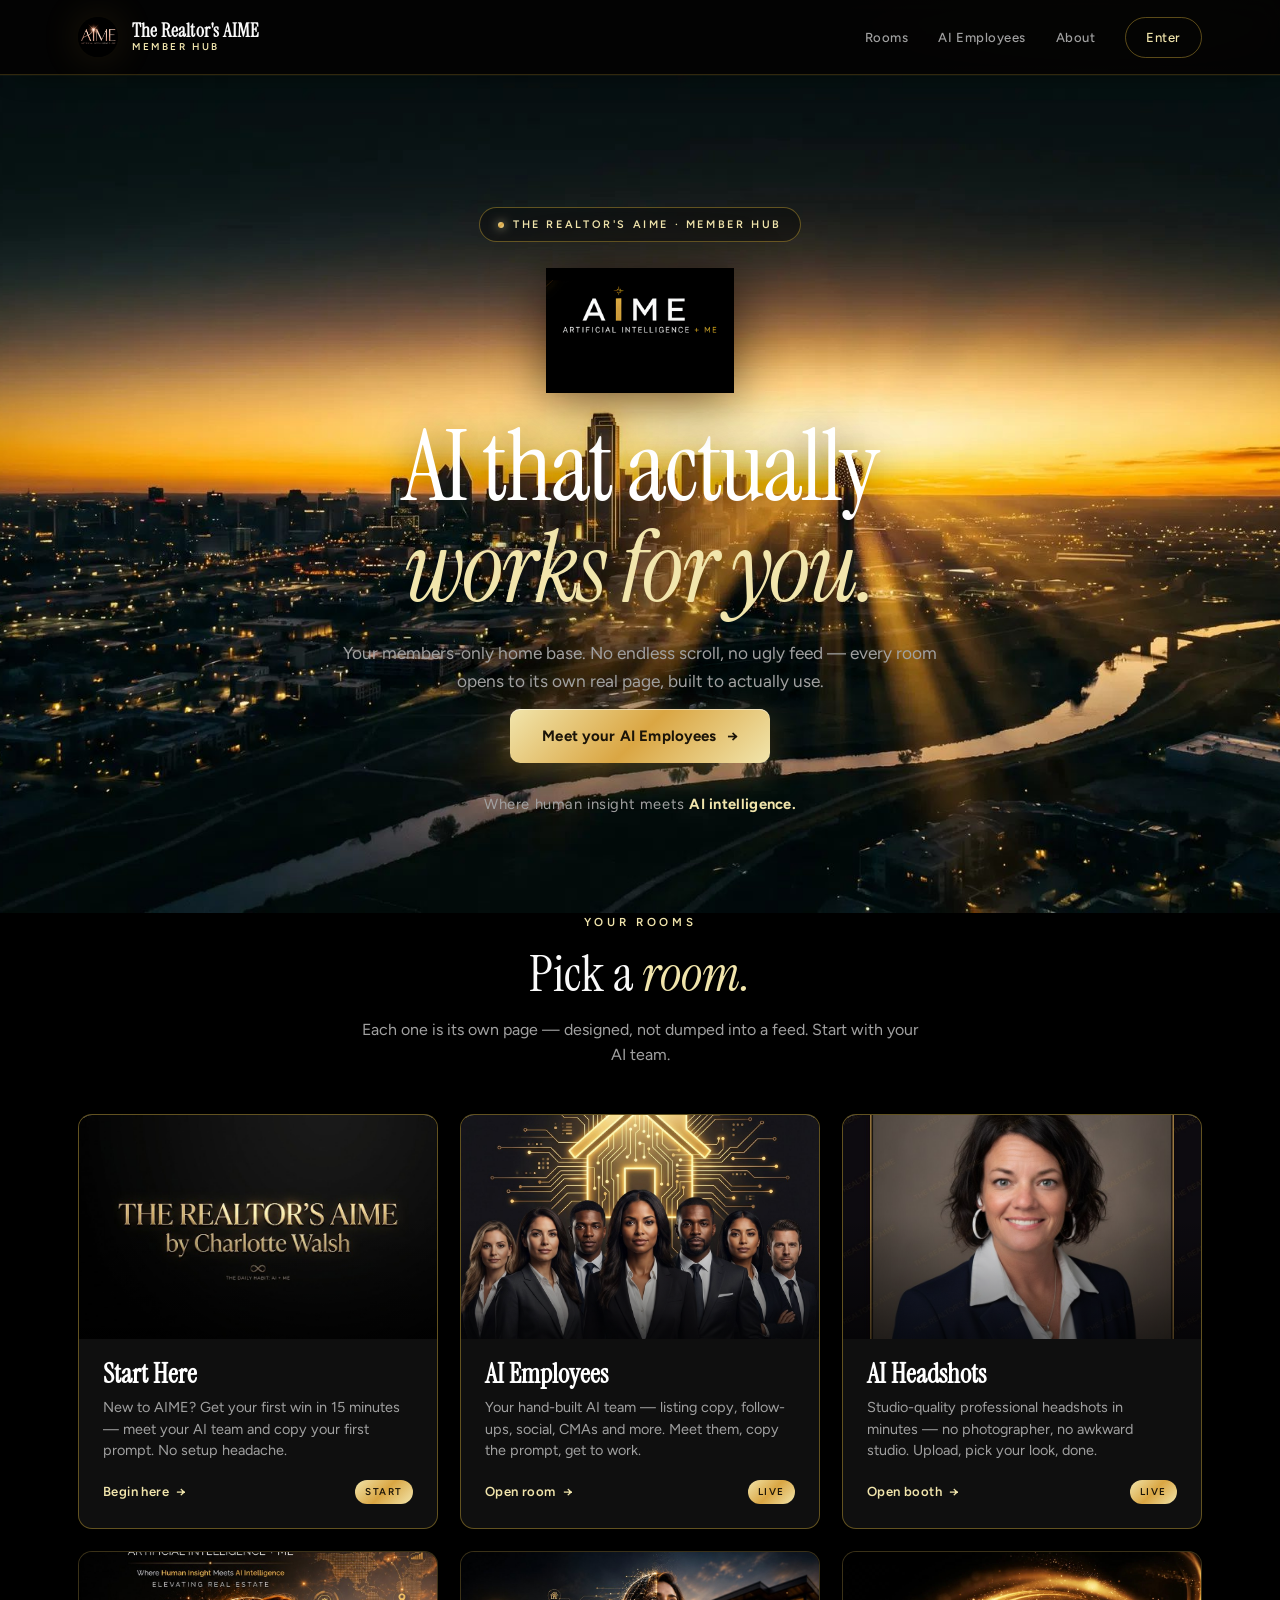
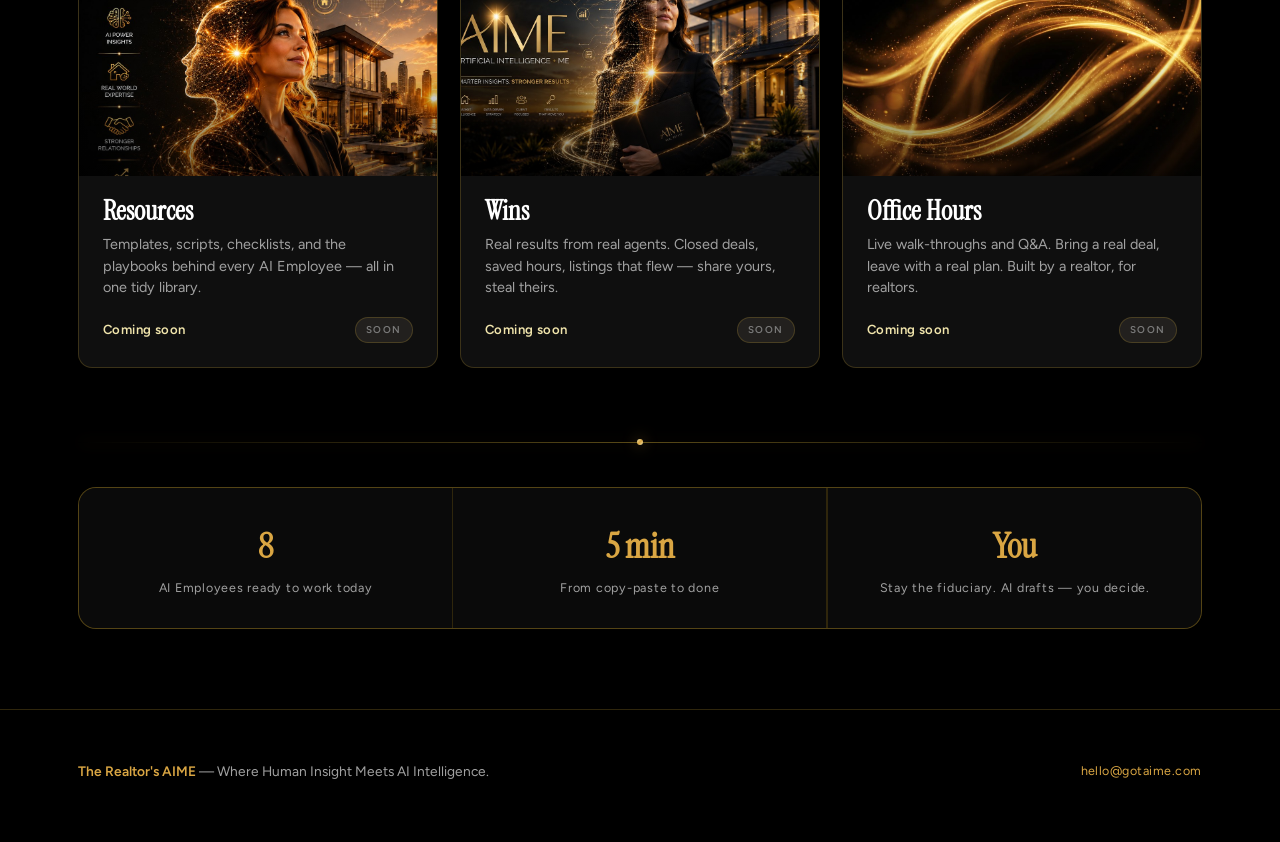
==== commit c95f9b53: "Restyle hub to match her live page (live.realtoraime.com) - Fonts: Instrument Serif (headlines) + Fi" ====
--- a/index.html
+++ b/index.html
@@ -3,8 +3,8 @@
 <head>
   <meta charset="UTF-8" />
   <meta name="viewport" content="width=device-width, initial-scale=1.0, viewport-fit=cover" />
-  <title>The Realtor's AIME — Community OS</title>
-  <meta name="description" content="The Realtor's AIME member hub — a designed home where every channel is its own page. AI that ACTUALLY works for you." />
+  <title>The Realtor's AIME — Member Hub</title>
+  <meta name="description" content="The Realtor's AIME member hub — every channel opens to its own real page. AI that actually works for you." />
 
   <!-- PWA -->
   <link rel="manifest" href="manifest.webmanifest" />
@@ -17,7 +17,7 @@
 
   <link rel="preconnect" href="https://fonts.googleapis.com" />
   <link rel="preconnect" href="https://fonts.gstatic.com" crossorigin />
-  <link href="https://fonts.googleapis.com/css2?family=Playfair+Display:wght@600;700;800&family=Montserrat:wght@400;500;600;700&display=swap" rel="stylesheet" />
+  <link href="https://fonts.googleapis.com/css2?family=Instrument+Serif:ital@0;1&family=Figtree:wght@400;500;600;700;800&display=swap" rel="stylesheet" />
   <link rel="stylesheet" href="assets/css/styles.css" />
 </head>
 <body>
@@ -33,7 +33,7 @@
         </span>
       </a>
       <nav class="header-nav">
-        <a href="#channels">Channels</a>
+        <a href="#channels">Rooms</a>
         <a href="ai-employees.html">AI Employees</a>
         <a href="#about">About</a>
         <button class="install-btn" id="installBtn" hidden type="button">Install app</button>
@@ -42,29 +42,30 @@
     </div>
   </header>
 
-  <!-- ============ HERO (real cinematic brand image) ============ -->
+  <!-- ============ HERO — full-bleed dramatic photo ============ -->
   <section class="hero">
+    <div class="hero-bg">
+      <img src="assets/img/hero-bg.jpg" alt="Dallas–Fort Worth skyline at golden hour" />
+    </div>
     <div class="wrap">
+      <div class="hero-pill"><span class="dot"></span> The Realtor's AIME · Member Hub</div>
       <img class="hero-logo" src="assets/img/logo-aime.png" alt="AIME — Artificial Intelligence + Me" />
-      <div class="eyebrow">The Realtor's AIME · Your Member Hub</div>
-      <h1>Your AI team,<span class="line2"><span class="gold-text">already on the clock.</span></span></h1>
+      <h1>AI that actually<br><em>works for you.</em></h1>
       <p class="lede">
-        No endless scroll. No ugly feed. Every channel opens to its own real page —
-        built, branded, and made to actually use.
+        Your members-only home base. No endless scroll, no ugly feed — every room opens
+        to its own real page, built to actually use.
       </p>
-      <figure class="hero-showcase">
-        <img src="assets/img/hero-realtor.jpg"
-             alt="The Realtor's AIME — where human insight meets AI intelligence, elevating real estate" />
-      </figure>
-      <p class="sub">AI that <strong>ACTUALLY</strong> works for you.</p>
+      <a class="btn-gold" href="ai-employees.html">Meet your AI Employees <span class="arrow">&rarr;</span></a>
+      <p class="sub">Where human insight meets <strong>AI intelligence.</strong></p>
     </div>
   </section>
 
-  <!-- ============ CHANNELS (image-driven rooms) ============ -->
+  <!-- ============ ROOMS (image-driven) ============ -->
   <section id="channels">
     <div class="wrap">
       <div class="section-head">
-        <h2>Pick a <span class="gold-text">channel</span></h2>
+        <div class="eyebrow">Your Rooms</div>
+        <h2>Pick a <span class="serif-accent">room.</span></h2>
         <p>Each one is its own page — designed, not dumped into a feed. Start with your AI team.</p>
       </div>
 
@@ -90,7 +91,7 @@
             <h3>AI Employees</h3>
             <p>Your hand-built AI team — listing copy, follow-ups, social, CMAs and more. Meet them, copy the prompt, get to work.</p>
             <div class="tile-foot">
-              <span class="tile-link">Open channel <span class="arrow">&rarr;</span></span>
+              <span class="tile-link">Open room <span class="arrow">&rarr;</span></span>
               <span class="tile-badge live">Live</span>
             </div>
           </div>
@@ -137,7 +138,7 @@
 
         <!-- Office Hours -->
         <a class="channel-tile" href="#">
-          <div class="tile-media"><img src="assets/img/wordmark-wide.png" alt="The Realtor's AIME" loading="lazy" /></div>
+          <div class="tile-media"><img src="assets/img/gold-streams.jpg" alt="" loading="lazy" /></div>
           <div class="tile-text">
             <h3>Office Hours</h3>
             <p>Live walk-throughs and Q&amp;A. Bring a real deal, leave with a real plan. Built by a realtor, for realtors.</p>
--- a/assets/css/styles.css
+++ b/assets/css/styles.css
@@ -5,33 +5,32 @@
    ===================================================================== */
 
 :root {
-  /* Core palette — CHARLI'S EXACT AIME GOLD on pure/near black.
-     From AIME_Global_Instructions.md. Clean black + white + gold.
-     NO #D4AF37, NO champagne, NO brown-gold (#9A6A27 retired). */
+  /* Palette MATCHED to her live page (live.realtoraime.com): gold + champagne
+     accent on neutral black, Instrument Serif headlines + Figtree body. */
   --black:        #000000;   /* Pure Black — base background */
-  --gold:         #DAA643;   /* Primary Gold (AIME) — primary accent */
-  --champagne:    #FFD963;   /* Gold Highlight (alias kept for accents) */
-  --glow:         #FFD963;   /* Gold Highlight — highlights */
+  --gold:         #DAA643;   /* AIME primary gold */
+  --champagne:    #F1E5AC;   /* Champagne accent (serif emphasis) — live-page signature */
+  --glow:         #F1E5AC;
   --deep:         #CA9438;   /* Deep Gold */
 
-  /* Supporting tones — NEUTRAL near-black (no brown tint) + CLEAN WHITE text */
-  --near-black:   #0D0B0F;   /* Near Black (AIME) */
-  --panel:        #0D0B0F;
-  --panel-2:      #141118;
-  --hairline:     rgba(218, 166, 67, 0.22);
-  --hairline-2:   rgba(218, 166, 67, 0.40);
-  --text:         #F5F5F5;   /* clean off-white — NOT beige/tan */
-  --text-muted:   #B4B4B4;   /* neutral gray */
-  --text-dim:     #7A7A7A;   /* neutral dim gray */
-
-  /* Effects — gradient = highlight -> primary -> deep gold (no brown midtone) */
-  --gold-grad:    linear-gradient(135deg, #FFD963 0%, #DAA643 50%, #CA9438 100%);
+  /* Supporting tones — neutral near-blacks (#0A0A0A / #161616, like the live page) */
+  --near-black:   #0A0A0A;
+  --panel:        #0F0F0F;
+  --panel-2:      #161616;
+  --hairline:     rgba(212, 175, 55, 0.22);
+  --hairline-2:   rgba(212, 175, 55, 0.42);
+  --text:         #FAFAFA;   /* near-white (live page) */
+  --text-muted:   #A1A1A1;   /* muted gray (live page) */
+  --text-dim:     #7A7A7A;
+
+  /* Signature metallic gold gradient (champagne -> gold -> champagne) */
+  --gold-grad:    linear-gradient(135deg, #F1E5AC 0%, #DAA643 50%, #F1E5AC 100%);
   --gold-grad-soft: linear-gradient(135deg, rgba(218,166,67,0.10), rgba(218,166,67,0.02));
   --glow-shadow:  0 0 40px rgba(218, 166, 67, 0.16);
-  --card-shadow:  0 18px 50px rgba(0, 0, 0, 0.6);
-
-  --serif: 'Playfair Display', Georgia, serif;
-  --sans:  'Montserrat', -apple-system, BlinkMacSystemFont, 'Segoe UI', sans-serif;
+  --card-shadow:  0 22px 60px rgba(0, 0, 0, 0.66);
+
+  --serif: 'Instrument Serif', 'Playfair Display', Georgia, serif;
+  --sans:  'Figtree', -apple-system, BlinkMacSystemFont, 'Segoe UI', sans-serif;
 
   --radius:   18px;
   --radius-sm: 12px;
@@ -903,3 +902,104 @@
   .hero-logo { width: 180px; }
   .tile-media { aspect-ratio: 16 / 9; }
 }
+
+/* =====================================================================
+   LIVE-PAGE MATCH — premium sales-page aesthetic (live.realtoraime.com):
+   full-bleed dark photographic hero, Instrument Serif + champagne accent,
+   gold pill label, gold pill button. Gold #DAA643 family on neutral black.
+   ===================================================================== */
+
+/* Instrument Serif is single-weight; let serif headings sit at 400 */
+h1, h2, h3 { font-weight: 400; letter-spacing: 0; }
+
+/* Full-bleed photographic hero */
+.hero {
+  position: relative;
+  min-height: 84vh;
+  display: flex; align-items: center; justify-content: center;
+  text-align: center;
+  padding: 132px 0 96px;
+  overflow: hidden;
+  isolation: isolate;
+}
+.hero-bg { position: absolute; inset: 0; z-index: -2; }
+.hero-bg img { width: 100%; height: 100%; object-fit: cover; object-position: center 62%; }
+.hero-bg::after {
+  content: ''; position: absolute; inset: 0; z-index: -1;
+  background:
+    radial-gradient(1100px 560px at 50% 36%, rgba(218,166,67,0.10), transparent 70%),
+    linear-gradient(180deg, rgba(0,0,0,0.74) 0%, rgba(0,0,0,0.50) 44%, rgba(0,0,0,0.92) 100%);
+}
+.hero::before, .hero::after { display: none; }   /* drop the old grid/glow over the photo */
+
+.hero-pill {
+  display: inline-flex; align-items: center; gap: 9px;
+  font-family: var(--sans);
+  font-size: 0.68rem; letter-spacing: 0.24em; text-transform: uppercase; font-weight: 600;
+  color: var(--champagne);
+  border: 1px solid var(--hairline-2);
+  background: rgba(0,0,0,0.34);
+  padding: 8px 18px; border-radius: 100px;
+  margin-bottom: 26px;
+  backdrop-filter: blur(5px);
+}
+.hero-pill .dot { width: 6px; height: 6px; border-radius: 50%; background: var(--gold-grad); box-shadow: 0 0 10px rgba(241,229,172,0.8); }
+
+.hero-logo {
+  width: 188px; max-width: 58%; margin: 0 auto 22px;
+  filter: drop-shadow(0 6px 26px rgba(0,0,0,0.6));
+}
+.hero h1 {
+  font-family: var(--serif); font-weight: 400;
+  font-size: clamp(3rem, 8.2vw, 6.2rem);
+  line-height: 1.02; color: #fff;
+  text-shadow: 0 4px 40px rgba(0,0,0,0.6);
+  margin-bottom: 22px;
+}
+.hero h1 em, .serif-accent { font-style: italic; color: var(--champagne); }
+.hero .lede {
+  font-family: var(--sans);
+  max-width: 600px; margin: 0 auto 34px;
+  color: #E9E9E9; font-size: 1.1rem; line-height: 1.6;
+  text-shadow: 0 2px 18px rgba(0,0,0,0.5);
+}
+.hero .sub { margin-top: 30px; color: var(--text-muted); font-size: 0.92rem; }
+.hero .sub strong { color: var(--champagne); font-weight: 700; }
+.hero-showcase { display: none; }   /* hero is now the full-bleed photo itself */
+
+/* Gold pill button (matches the live "Get Instant Access" button) */
+.btn-gold {
+  display: inline-flex; align-items: center; gap: 10px;
+  font-family: var(--sans); font-weight: 700;
+  font-size: 0.94rem; letter-spacing: 0.01em;
+  color: #1b1408;
+  background: var(--gold-grad);
+  padding: 15px 32px; border-radius: 10px;
+  box-shadow: 0 12px 34px rgba(218,166,67,0.30), inset 0 1px 0 rgba(255,255,255,0.5);
+  transition: transform 0.22s, box-shadow 0.22s;
+}
+.btn-gold:hover { transform: translateY(-2px); box-shadow: 0 16px 42px rgba(218,166,67,0.46), inset 0 1px 0 rgba(255,255,255,0.6); }
+.btn-gold .arrow { transition: transform 0.22s; }
+.btn-gold:hover .arrow { transform: translateX(4px); }
+
+/* Section headings in the live-page voice */
+.section-head h2 { font-size: clamp(2.2rem, 4.4vw, 3.2rem); }
+.section-head .eyebrow { color: var(--champagne); margin-bottom: 14px; }
+
+/* Refined room cards (gold hairline, serif champagne titles) */
+.channel-tile { border-radius: 14px; background: var(--panel); border: 1px solid var(--hairline); }
+.channel-tile:hover { border-color: var(--hairline-2); }
+.tile-text h3 { color: #fff; font-size: 1.7rem; }
+.tile-link { color: var(--champagne); }
+.tile-badge.live { background: var(--gold-grad); color: #1b1408; }
+
+/* Header: refined, on neutral black */
+.brand-names .b1 { font-family: var(--serif); font-size: 1.16rem; }
+.brand-names .b2 { color: var(--champagne); }
+.header-cta { color: var(--champagne) !important; border-color: var(--hairline-2); }
+.header-cta:hover { color: #1b1408 !important; }
+
+@media (max-width: 620px) {
+  .hero { min-height: 78vh; padding: 104px 0 72px; }
+  .hero h1 { font-size: clamp(2.6rem, 12vw, 4rem); }
+}
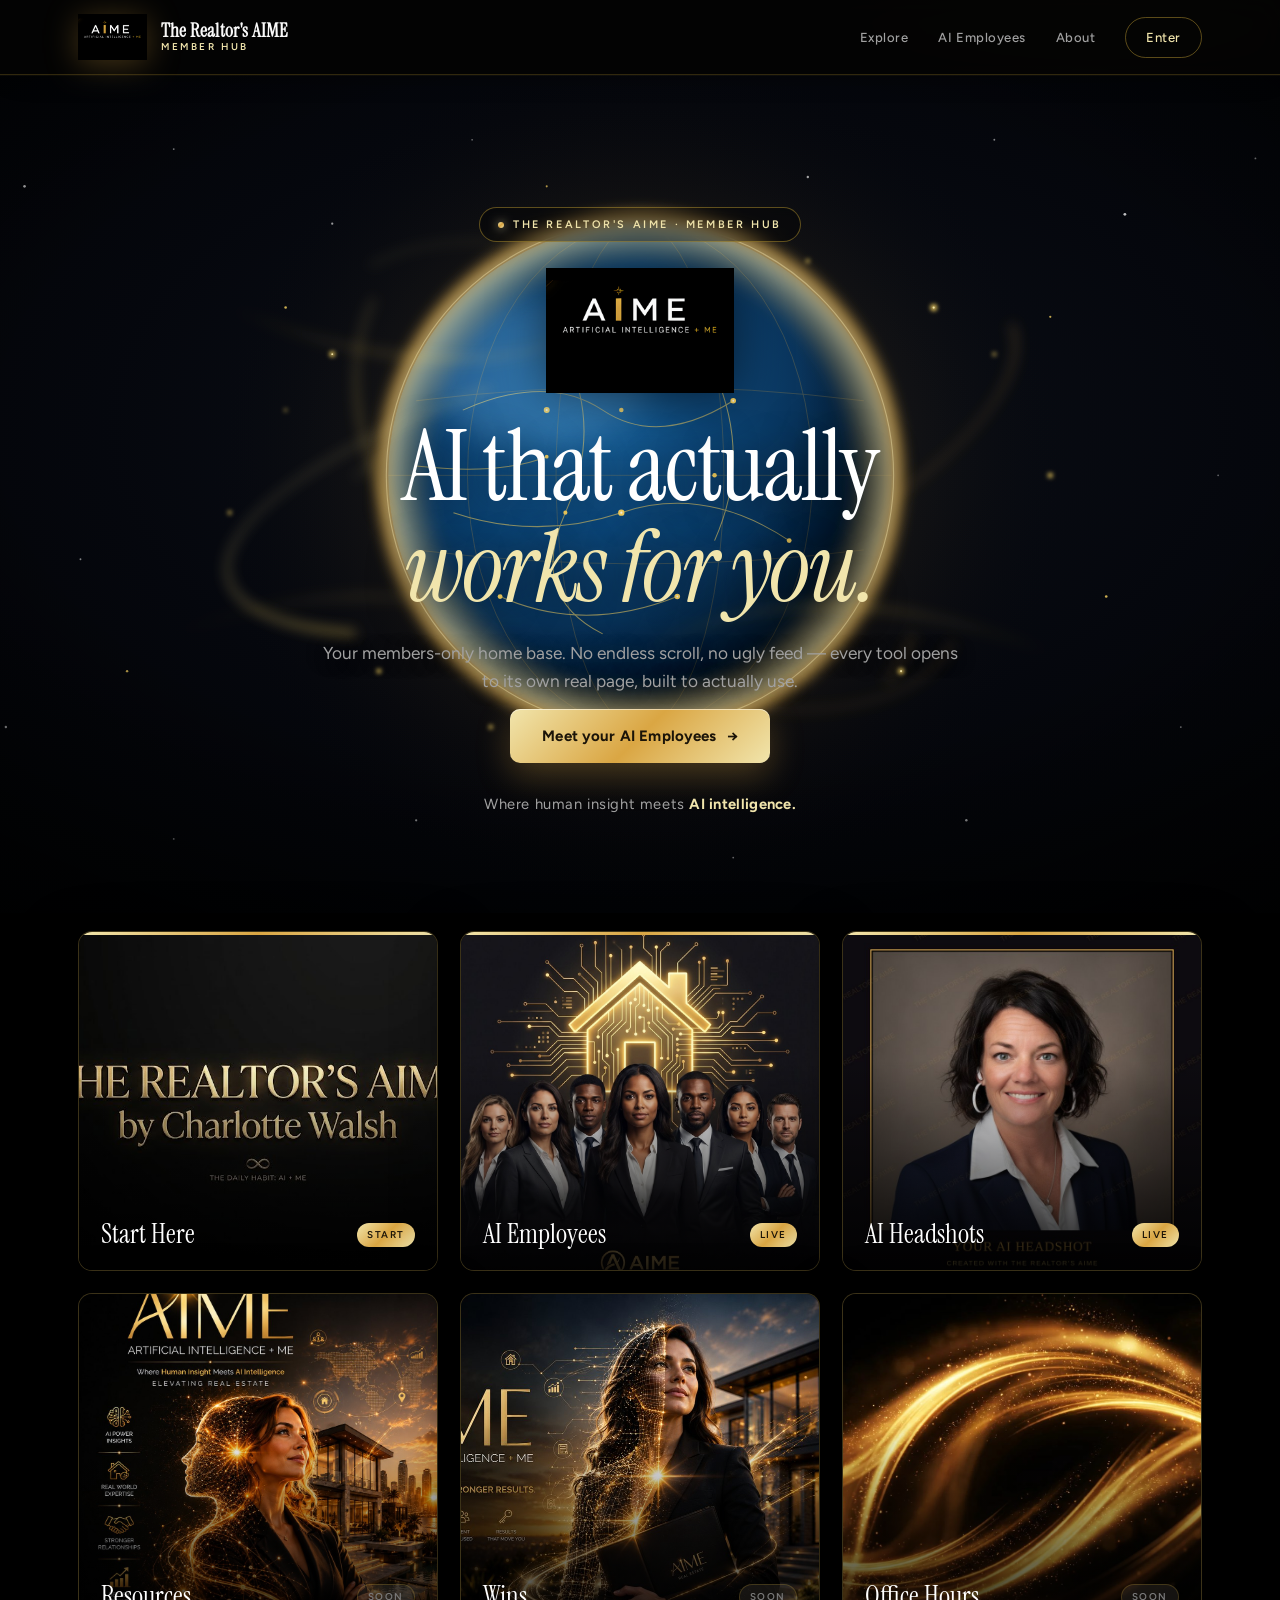
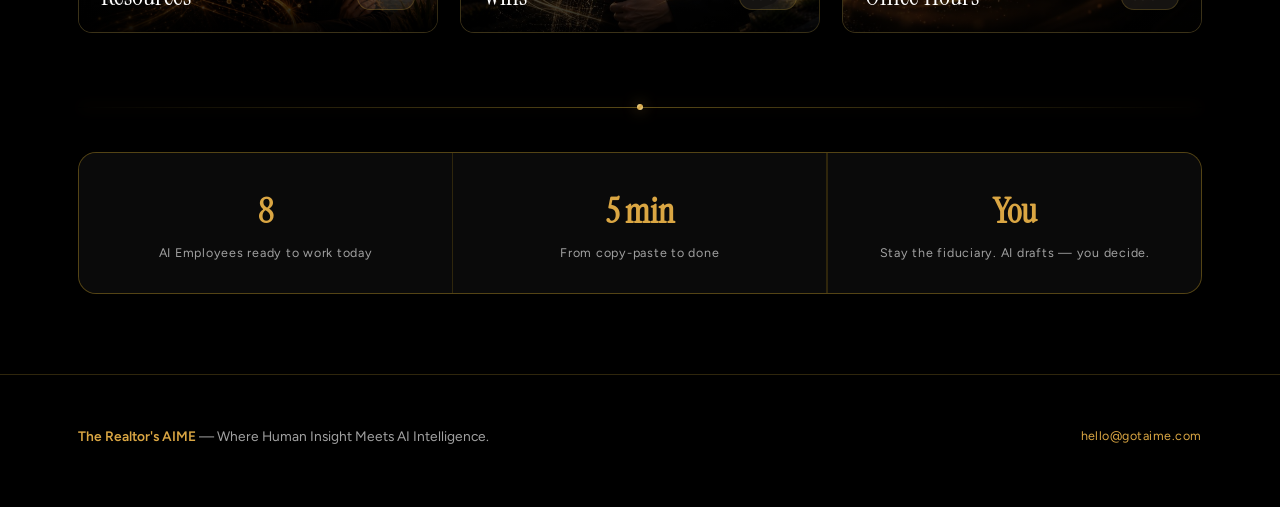
==== commit 9052add5: "Global AI hero, flip cards, real AIME logo; remove "rooms" wording - Hero: cinematic glowing-Earth +" ====
--- a/index.html
+++ b/index.html
@@ -26,14 +26,14 @@
   <header class="site-header">
     <div class="wrap">
       <a class="brand-lockup" href="index.html">
-        <img class="brand-logo" src="assets/img/aime-wordmark.png" alt="AIME" width="40" height="40" />
+        <img class="brand-logo" src="assets/img/logo-aime.png" alt="AIME — Artificial Intelligence + Me" />
         <span class="brand-names">
           <span class="b1">The Realtor's AIME</span>
           <span class="b2">Member Hub</span>
         </span>
       </a>
       <nav class="header-nav">
-        <a href="#channels">Rooms</a>
+        <a href="#channels">Explore</a>
         <a href="ai-employees.html">AI Employees</a>
         <a href="#about">About</a>
         <button class="install-btn" id="installBtn" hidden type="button">Install app</button>
@@ -42,17 +42,17 @@
     </div>
   </header>
 
-  <!-- ============ HERO — full-bleed dramatic photo ============ -->
+  <!-- ============ HERO — full-bleed global AI scene ============ -->
   <section class="hero">
     <div class="hero-bg">
-      <img src="assets/img/hero-bg.jpg" alt="Dallas–Fort Worth skyline at golden hour" />
+      <img src="assets/img/hero-global.svg" alt="A glowing Earth from space wrapped in golden AI light-streams — the global human + AI future" />
     </div>
     <div class="wrap">
       <div class="hero-pill"><span class="dot"></span> The Realtor's AIME · Member Hub</div>
       <img class="hero-logo" src="assets/img/logo-aime.png" alt="AIME — Artificial Intelligence + Me" />
       <h1>AI that actually<br><em>works for you.</em></h1>
       <p class="lede">
-        Your members-only home base. No endless scroll, no ugly feed — every room opens
+        Your members-only home base. No endless scroll, no ugly feed — every tool opens
         to its own real page, built to actually use.
       </p>
       <a class="btn-gold" href="ai-employees.html">Meet your AI Employees <span class="arrow">&rarr;</span></a>
@@ -60,94 +60,100 @@
     </div>
   </section>
 
-  <!-- ============ ROOMS (image-driven) ============ -->
+  <!-- ============ CHANNELS — flip cards (no section label, per brand) ============ -->
   <section id="channels">
     <div class="wrap">
-      <div class="section-head">
-        <div class="eyebrow">Your Rooms</div>
-        <h2>Pick a <span class="serif-accent">room.</span></h2>
-        <p>Each one is its own page — designed, not dumped into a feed. Start with your AI team.</p>
-      </div>
-
       <div class="channel-grid">
 
         <!-- LEADING: Start Here -->
-        <a class="channel-tile is-live" href="ai-employees.html">
-          <div class="tile-media"><img src="assets/img/title-card.jpg" alt="The Realtor's AIME by Charlotte Walsh" loading="lazy" /></div>
-          <div class="tile-text">
-            <h3>Start Here</h3>
-            <p>New to AIME? Get your first win in 15 minutes — meet your AI team and copy your first prompt. No setup headache.</p>
-            <div class="tile-foot">
-              <span class="tile-link">Begin here <span class="arrow">&rarr;</span></span>
-              <span class="tile-badge live">Start</span>
+        <div class="flip-card is-live" data-href="ai-employees.html" tabindex="0">
+          <div class="flip-inner">
+            <div class="flip-front">
+              <div class="tile-media"><img src="assets/img/title-card.jpg" alt="The Realtor's AIME by Charlotte Walsh" loading="lazy" /></div>
+              <div class="flip-front-label"><h3>Start Here</h3><span class="tile-badge live">Start</span></div>
+            </div>
+            <div class="flip-back">
+              <h3>Start Here</h3>
+              <p>New to AIME? Get your first win in 15 minutes — meet your AI team and copy your first prompt. No setup headache.</p>
+              <a class="flip-cta" href="ai-employees.html">Begin here <span class="arrow">&rarr;</span></a>
             </div>
           </div>
-        </a>
+        </div>
 
         <!-- AI Employees -->
-        <a class="channel-tile is-live" href="ai-employees.html">
-          <div class="tile-media"><img src="assets/img/team.jpg" alt="Your AIME real-estate AI team" loading="lazy" /></div>
-          <div class="tile-text">
-            <h3>AI Employees</h3>
-            <p>Your hand-built AI team — listing copy, follow-ups, social, CMAs and more. Meet them, copy the prompt, get to work.</p>
-            <div class="tile-foot">
-              <span class="tile-link">Open room <span class="arrow">&rarr;</span></span>
-              <span class="tile-badge live">Live</span>
+        <div class="flip-card is-live" data-href="ai-employees.html" tabindex="0">
+          <div class="flip-inner">
+            <div class="flip-front">
+              <div class="tile-media"><img src="assets/img/team.jpg" alt="Your AIME real-estate AI team" loading="lazy" /></div>
+              <div class="flip-front-label"><h3>AI Employees</h3><span class="tile-badge live">Live</span></div>
+            </div>
+            <div class="flip-back">
+              <h3>AI Employees</h3>
+              <p>Your hand-built AI team — listing copy, follow-ups, social, CMAs and more. Meet them, copy the prompt, get to work.</p>
+              <a class="flip-cta" href="ai-employees.html">Open <span class="arrow">&rarr;</span></a>
             </div>
           </div>
-        </a>
+        </div>
 
         <!-- AI Headshots (external booth) -->
-        <a class="channel-tile is-live" href="https://headshots.gotaime.com" target="_blank" rel="noopener">
-          <div class="tile-media"><img src="assets/img/headshot.jpg" alt="Your AI headshot, created with The Realtor's AIME" loading="lazy" /></div>
-          <div class="tile-text">
-            <h3>AI Headshots</h3>
-            <p>Studio-quality professional headshots in minutes — no photographer, no awkward studio. Upload, pick your look, done.</p>
-            <div class="tile-foot">
-              <span class="tile-link">Open booth <span class="arrow">&rarr;</span></span>
-              <span class="tile-badge live">Live</span>
+        <div class="flip-card is-live" data-href="https://headshots.gotaime.com" data-target="_blank" tabindex="0">
+          <div class="flip-inner">
+            <div class="flip-front">
+              <div class="tile-media"><img src="assets/img/headshot.jpg" alt="Your AI headshot, created with The Realtor's AIME" loading="lazy" /></div>
+              <div class="flip-front-label"><h3>AI Headshots</h3><span class="tile-badge live">Live</span></div>
+            </div>
+            <div class="flip-back">
+              <h3>AI Headshots</h3>
+              <p>Studio-quality professional headshots in minutes — no photographer, no awkward studio. Upload, pick your look, done.</p>
+              <a class="flip-cta" href="https://headshots.gotaime.com" target="_blank" rel="noopener">Open booth <span class="arrow">&rarr;</span></a>
             </div>
           </div>
-        </a>
+        </div>
 
         <!-- Resources -->
-        <a class="channel-tile" href="#">
-          <div class="tile-media"><img src="assets/img/feature-portrait.jpg" alt="AIME real-estate framework" loading="lazy" /></div>
-          <div class="tile-text">
-            <h3>Resources</h3>
-            <p>Templates, scripts, checklists, and the playbooks behind every AI Employee — all in one tidy library.</p>
-            <div class="tile-foot">
-              <span class="tile-link">Coming soon</span>
-              <span class="tile-badge soon">Soon</span>
+        <div class="flip-card" data-href="#" tabindex="0">
+          <div class="flip-inner">
+            <div class="flip-front">
+              <div class="tile-media"><img src="assets/img/feature-portrait.jpg" alt="AIME real-estate framework" loading="lazy" /></div>
+              <div class="flip-front-label"><h3>Resources</h3><span class="tile-badge soon">Soon</span></div>
+            </div>
+            <div class="flip-back">
+              <h3>Resources</h3>
+              <p>Templates, scripts, checklists, and the playbooks behind every AI Employee — all in one tidy library.</p>
+              <span class="flip-cta muted">Coming soon</span>
             </div>
           </div>
-        </a>
+        </div>
 
         <!-- Wins -->
-        <a class="channel-tile" href="#">
-          <div class="tile-media"><img src="assets/img/wins-results.jpg" alt="Smarter insights, stronger results" loading="lazy" /></div>
-          <div class="tile-text">
-            <h3>Wins</h3>
-            <p>Real results from real agents. Closed deals, saved hours, listings that flew — share yours, steal theirs.</p>
-            <div class="tile-foot">
-              <span class="tile-link">Coming soon</span>
-              <span class="tile-badge soon">Soon</span>
+        <div class="flip-card" data-href="#" tabindex="0">
+          <div class="flip-inner">
+            <div class="flip-front">
+              <div class="tile-media"><img src="assets/img/wins-results.jpg" alt="Smarter insights, stronger results" loading="lazy" /></div>
+              <div class="flip-front-label"><h3>Wins</h3><span class="tile-badge soon">Soon</span></div>
+            </div>
+            <div class="flip-back">
+              <h3>Wins</h3>
+              <p>Real results from real agents. Closed deals, saved hours, listings that flew — share yours, steal theirs.</p>
+              <span class="flip-cta muted">Coming soon</span>
             </div>
           </div>
-        </a>
+        </div>
 
         <!-- Office Hours -->
-        <a class="channel-tile" href="#">
-          <div class="tile-media"><img src="assets/img/gold-streams.jpg" alt="" loading="lazy" /></div>
-          <div class="tile-text">
-            <h3>Office Hours</h3>
-            <p>Live walk-throughs and Q&amp;A. Bring a real deal, leave with a real plan. Built by a realtor, for realtors.</p>
-            <div class="tile-foot">
-              <span class="tile-link">Coming soon</span>
-              <span class="tile-badge soon">Soon</span>
+        <div class="flip-card" data-href="#" tabindex="0">
+          <div class="flip-inner">
+            <div class="flip-front">
+              <div class="tile-media"><img src="assets/img/gold-streams.jpg" alt="Office hours with The Realtor's AIME" loading="lazy" /></div>
+              <div class="flip-front-label"><h3>Office Hours</h3><span class="tile-badge soon">Soon</span></div>
+            </div>
+            <div class="flip-back">
+              <h3>Office Hours</h3>
+              <p>Live walk-throughs and Q&amp;A. Bring a real deal, leave with a real plan. Built by a realtor, for realtors.</p>
+              <span class="flip-cta muted">Coming soon</span>
             </div>
           </div>
-        </a>
+        </div>
 
       </div>
     </div>
--- a/assets/css/styles.css
+++ b/assets/css/styles.css
@@ -804,13 +804,13 @@
    IMAGE-DRIVEN — real brand photography (replaces all icons/emoji)
    ===================================================================== */
 
-/* Header brand mark = real AIME wordmark image */
+/* Header brand mark = real gold-on-black AIME logo (full wordmark, not cropped) */
 .brand-logo {
-  width: 40px; height: 40px;
-  border-radius: 50%;
-  box-shadow: var(--glow-shadow);
+  height: 46px;
+  width: auto;
   flex-shrink: 0;
-  object-fit: cover;
+  object-fit: contain;
+  filter: drop-shadow(0 4px 16px rgba(218,166,67,0.30));
 }
 
 /* Hero: real AIME logo + cinematic brand showcase image */
@@ -923,7 +923,7 @@
   isolation: isolate;
 }
 .hero-bg { position: absolute; inset: 0; z-index: -2; }
-.hero-bg img { width: 100%; height: 100%; object-fit: cover; object-position: center 62%; }
+.hero-bg img { width: 100%; height: 100%; object-fit: cover; object-position: center 46%; }
 .hero-bg::after {
   content: ''; position: absolute; inset: 0; z-index: -1;
   background:
@@ -986,7 +986,7 @@
 .section-head h2 { font-size: clamp(2.2rem, 4.4vw, 3.2rem); }
 .section-head .eyebrow { color: var(--champagne); margin-bottom: 14px; }
 
-/* Refined room cards (gold hairline, serif champagne titles) */
+/* Refined cards (gold hairline, serif champagne titles) */
 .channel-tile { border-radius: 14px; background: var(--panel); border: 1px solid var(--hairline); }
 .channel-tile:hover { border-color: var(--hairline-2); }
 .tile-text h3 { color: #fff; font-size: 1.7rem; }
@@ -1003,3 +1003,101 @@
   .hero { min-height: 78vh; padding: 104px 0 72px; }
   .hero h1 { font-size: clamp(2.6rem, 12vw, 4rem); }
 }
+
+/* =====================================================================
+   FLIP CARDS — front = image + title, back = description + CTA.
+   3D flip on hover (desktop) and tap (touch, via .flipped class in JS).
+   ===================================================================== */
+#channels { padding-top: 18px; }
+
+.flip-card {
+  perspective: 1500px;
+  height: 340px;
+  cursor: pointer;
+  background: none;
+  border: none;
+  outline: none;
+}
+.flip-card:focus-visible { outline: 2px solid var(--gold); outline-offset: 4px; border-radius: 16px; }
+
+.flip-inner {
+  position: relative;
+  width: 100%;
+  height: 100%;
+  transform-style: preserve-3d;
+  transition: transform 0.7s cubic-bezier(.2,.7,.3,1);
+}
+.flip-card:hover .flip-inner,
+.flip-card.flipped .flip-inner { transform: rotateY(180deg); }
+
+.flip-front,
+.flip-back {
+  position: absolute;
+  inset: 0;
+  border-radius: 14px;
+  overflow: hidden;
+  border: 1px solid var(--hairline);
+  background: var(--panel);
+  -webkit-backface-visibility: hidden;
+          backface-visibility: hidden;
+  box-shadow: var(--card-shadow);
+}
+.flip-card:hover .flip-front,
+.flip-card:hover .flip-back,
+.flip-card.flipped .flip-front,
+.flip-card.flipped .flip-back {
+  border-color: var(--hairline-2);
+  box-shadow: var(--card-shadow), 0 0 36px rgba(218,166,67,0.22);
+}
+
+/* FRONT — full-bleed image with title overlaid at the bottom */
+.flip-front .tile-media { position: absolute; inset: 0; aspect-ratio: auto; }
+.flip-front .tile-media img { width: 100%; height: 100%; object-fit: cover; object-position: center; transition: transform 0.6s cubic-bezier(.2,.7,.3,1); }
+.flip-card:hover .flip-front .tile-media img { transform: scale(1.05); }
+.flip-front .tile-media::after {
+  content: ''; position: absolute; inset: 0; pointer-events: none;
+  background: linear-gradient(180deg, rgba(0,0,0,0) 38%, rgba(0,0,0,0.85) 100%);
+}
+.flip-front-label {
+  position: absolute; left: 0; right: 0; bottom: 0; z-index: 1;
+  display: flex; align-items: center; justify-content: space-between;
+  gap: 12px; padding: 20px 22px;
+}
+.flip-front-label h3 { font-family: var(--serif); font-weight: 400; font-size: 1.7rem; color: #fff; margin: 0; }
+.flip-card.is-live .flip-front::before {
+  content: ''; position: absolute; top: 0; left: 0; right: 0; height: 3px;
+  background: var(--gold-grad); z-index: 2;
+}
+
+/* BACK — gold-tinted panel with the description + CTA */
+.flip-back {
+  transform: rotateY(180deg);
+  display: flex; flex-direction: column; justify-content: center;
+  padding: 30px 28px;
+  background:
+    linear-gradient(160deg, rgba(218,166,67,0.10), rgba(218,166,67,0.02)),
+    var(--panel);
+}
+.flip-back::before {
+  content: ''; position: absolute; top: 0; left: 0; right: 0; height: 3px;
+  background: var(--gold-grad);
+}
+.flip-back h3 { font-family: var(--serif); font-weight: 400; font-size: 1.6rem; color: #fff; margin-bottom: 12px; }
+.flip-back p { font-size: 0.96rem; color: var(--text-muted); line-height: 1.55; }
+.flip-cta {
+  margin-top: 20px;
+  display: inline-flex; align-items: center; gap: 8px;
+  font-size: 0.86rem; font-weight: 700; letter-spacing: 0.02em;
+  color: var(--champagne);
+}
+.flip-cta .arrow { transition: transform 0.25s; }
+.flip-card:hover .flip-cta .arrow { transform: translateX(4px); }
+.flip-cta.muted { color: var(--text-dim); font-weight: 600; }
+
+@media (max-width: 620px) {
+  .flip-card { height: 300px; }
+  .flip-front-label h3 { font-size: 1.5rem; }
+}
+@media (prefers-reduced-motion: reduce) {
+  .flip-inner { transition: none; }
+}
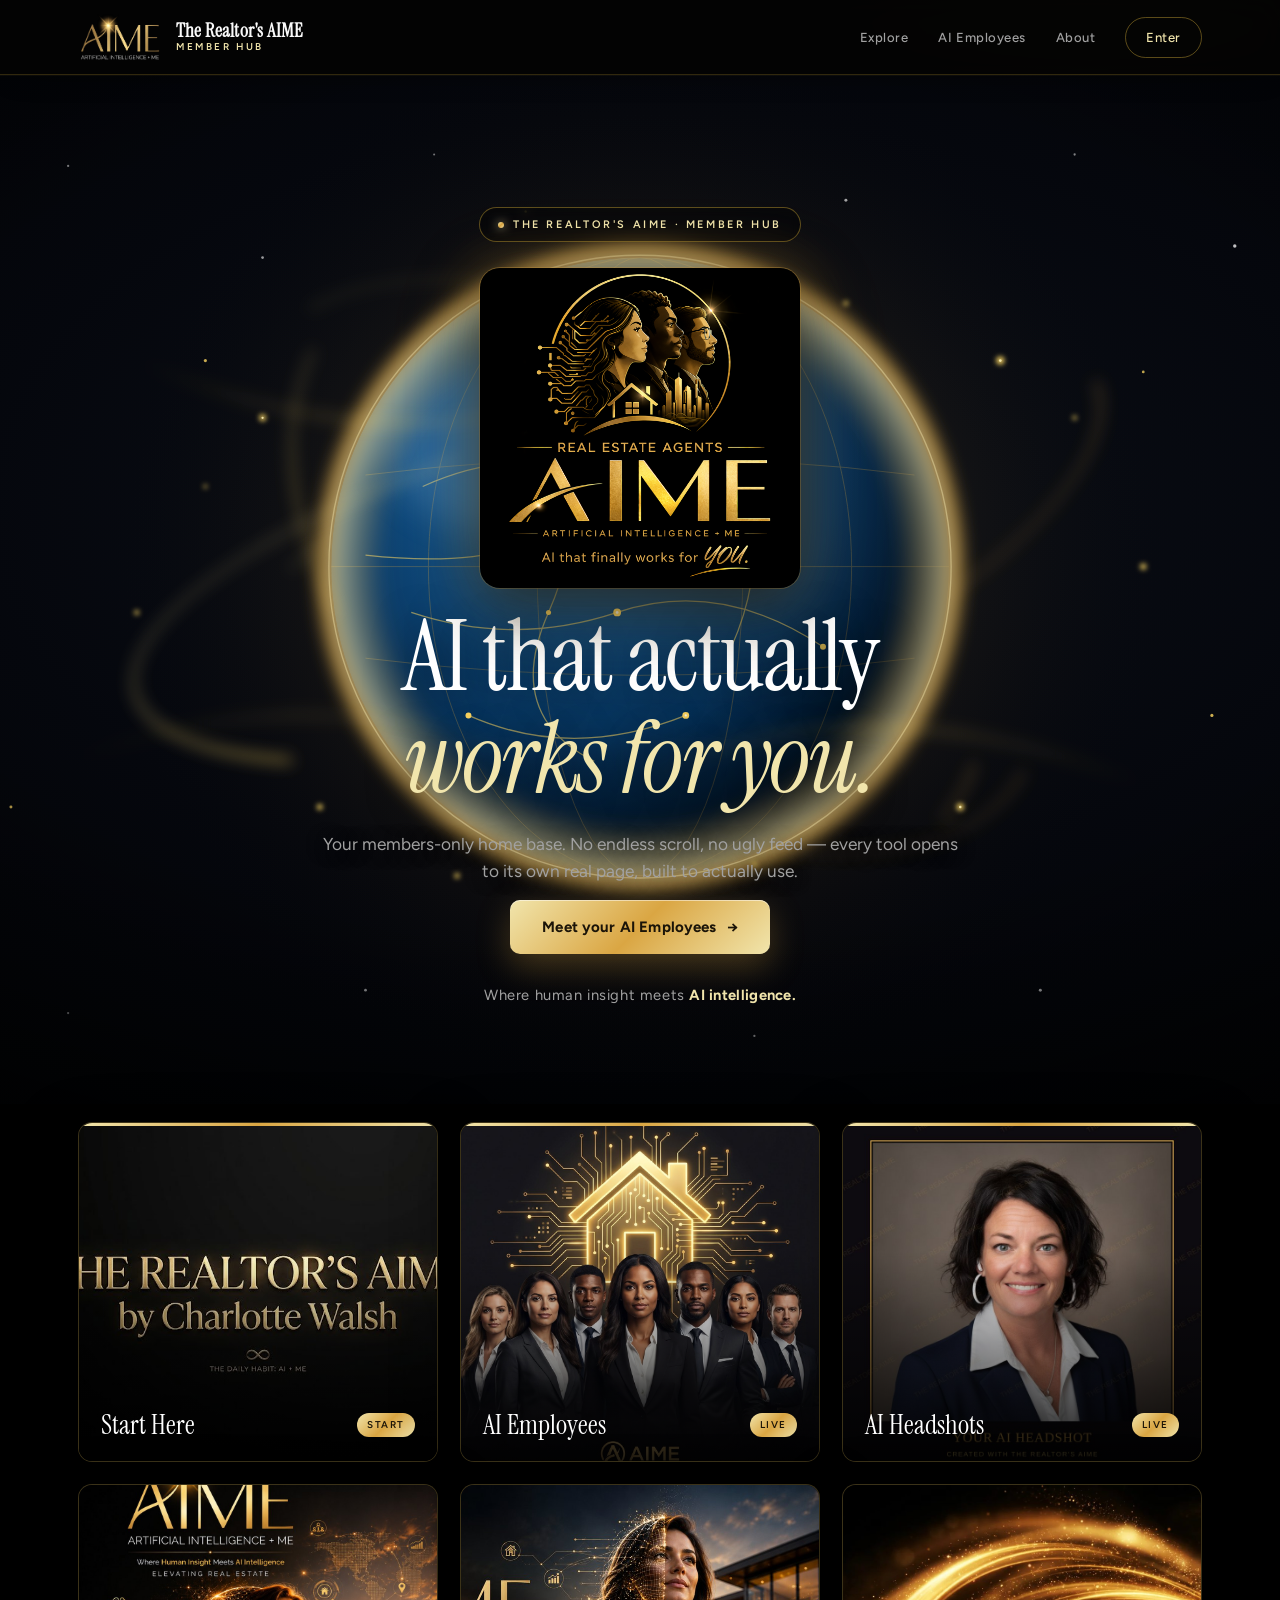
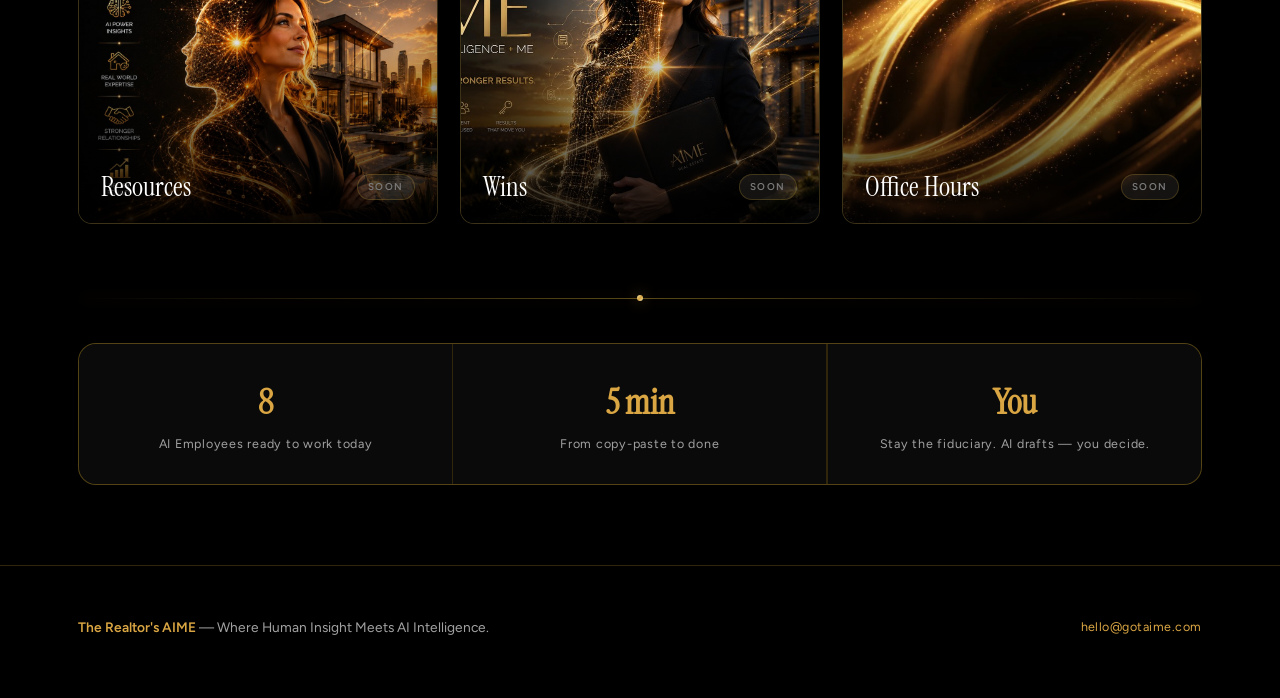
==== commit 7520b80a: "Use Charli's real Realtor's AIME logos; remove wrong logo-aime.png - Header: real AIME wordmark (gol" ====
--- a/index.html
+++ b/index.html
@@ -26,7 +26,7 @@
   <header class="site-header">
     <div class="wrap">
       <a class="brand-lockup" href="index.html">
-        <img class="brand-logo" src="assets/img/logo-aime.png" alt="AIME — Artificial Intelligence + Me" />
+        <img class="brand-logo" src="assets/img/aime-wordmark.png" alt="AIME — Artificial Intelligence + Me" />
         <span class="brand-names">
           <span class="b1">The Realtor's AIME</span>
           <span class="b2">Member Hub</span>
@@ -49,7 +49,7 @@
     </div>
     <div class="wrap">
       <div class="hero-pill"><span class="dot"></span> The Realtor's AIME · Member Hub</div>
-      <img class="hero-logo" src="assets/img/logo-aime.png" alt="AIME — Artificial Intelligence + Me" />
+      <img class="hero-logo" src="assets/img/realtors-aime-logo.png" alt="The Realtor's AIME — Real Estate Agents · Artificial Intelligence + Me" />
       <h1>AI that actually<br><em>works for you.</em></h1>
       <p class="lede">
         Your members-only home base. No endless scroll, no ugly feed — every tool opens
--- a/assets/css/styles.css
+++ b/assets/css/styles.css
@@ -804,13 +804,12 @@
    IMAGE-DRIVEN — real brand photography (replaces all icons/emoji)
    ===================================================================== */
 
-/* Header brand mark = real gold-on-black AIME logo (full wordmark, not cropped) */
+/* Header brand mark = real gold-on-black AIME wordmark (blends on black) */
 .brand-logo {
-  height: 46px;
+  height: 48px;
   width: auto;
   flex-shrink: 0;
   object-fit: contain;
-  filter: drop-shadow(0 4px 16px rgba(218,166,67,0.30));
 }
 
 /* Hero: real AIME logo + cinematic brand showcase image */
@@ -899,7 +898,7 @@
 }
 
 @media (max-width: 620px) {
-  .hero-logo { width: 180px; }
+  .hero-logo { width: 230px; }
   .tile-media { aspect-ratio: 16 / 9; }
 }
 
@@ -946,8 +945,12 @@
 .hero-pill .dot { width: 6px; height: 6px; border-radius: 50%; background: var(--gold-grad); box-shadow: 0 0 10px rgba(241,229,172,0.8); }
 
 .hero-logo {
-  width: 188px; max-width: 58%; margin: 0 auto 22px;
-  filter: drop-shadow(0 6px 26px rgba(0,0,0,0.6));
+  width: 320px; max-width: 82%; margin: 0 auto 18px;
+  border-radius: 20px;
+  box-shadow:
+    0 22px 64px rgba(0,0,0,0.62),
+    0 0 0 1px rgba(218,166,67,0.40),
+    0 0 56px rgba(218,166,67,0.22);
 }
 .hero h1 {
   font-family: var(--serif); font-weight: 400;
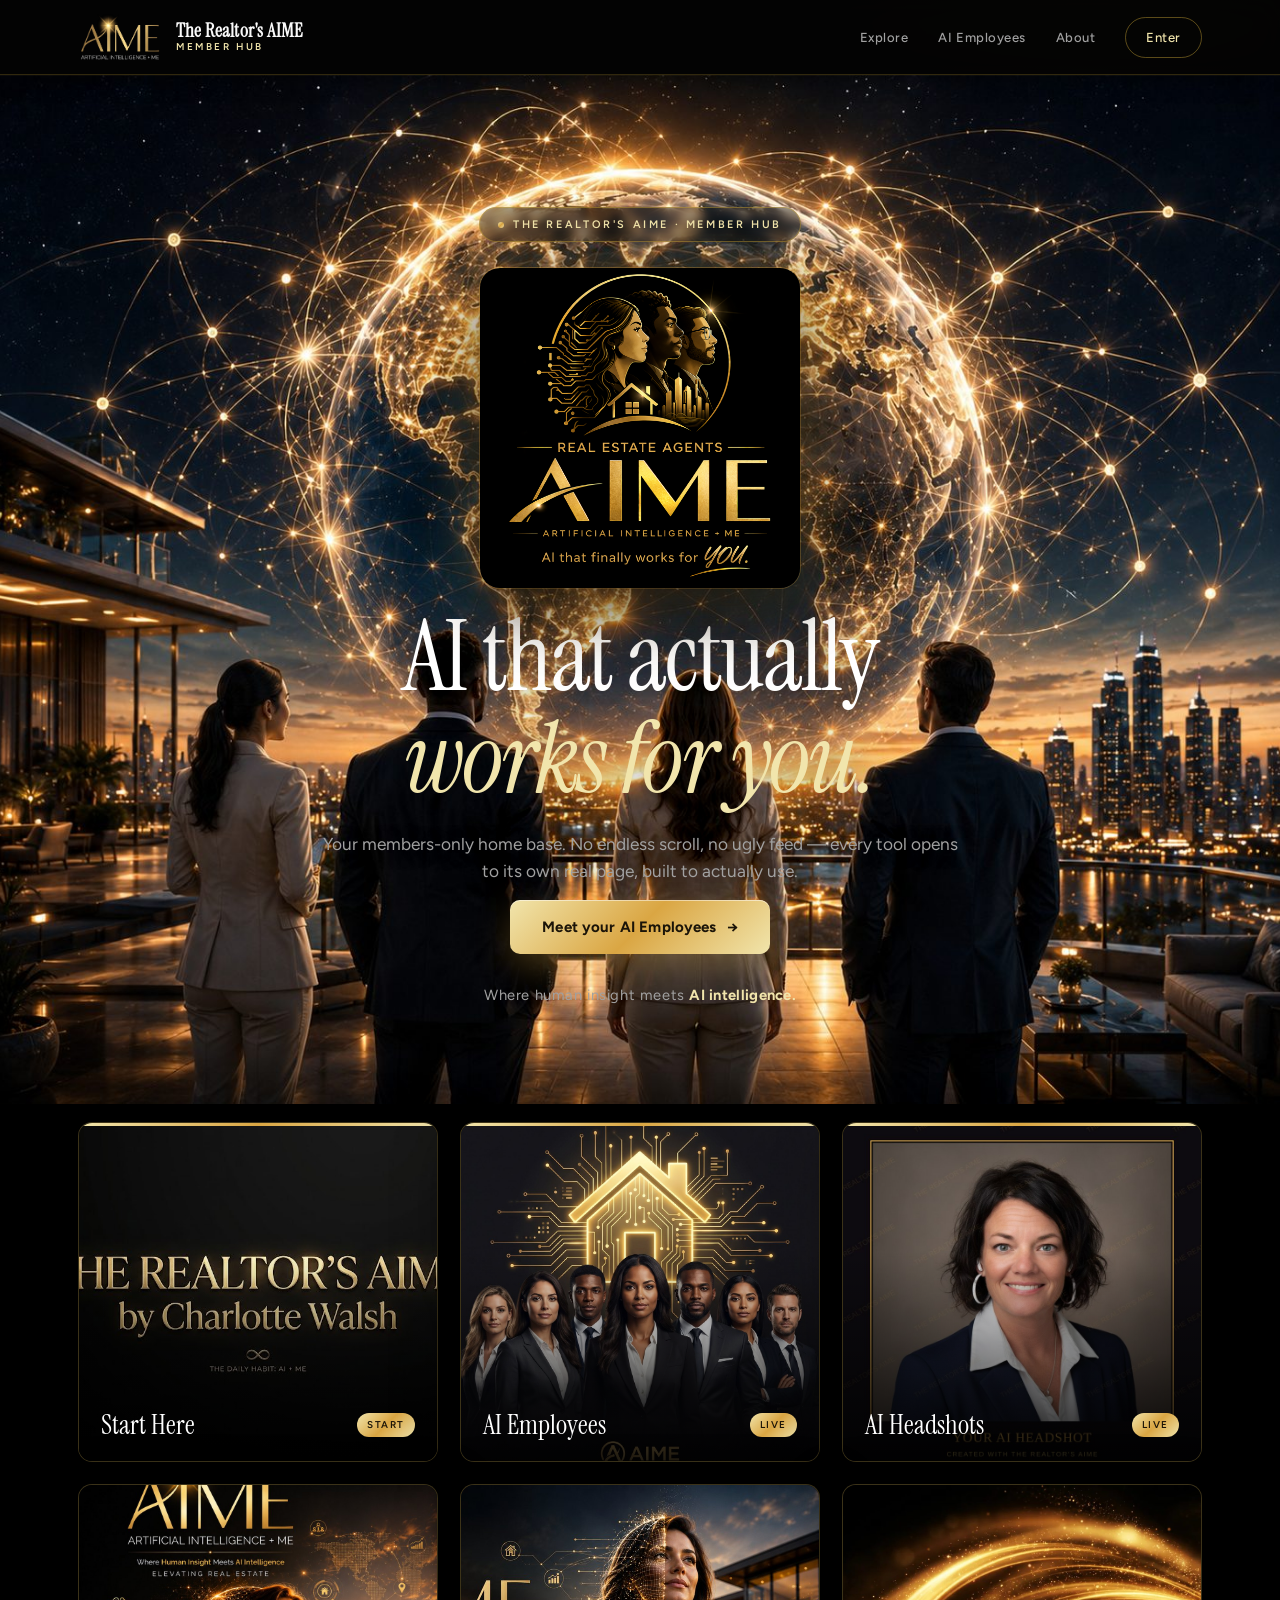
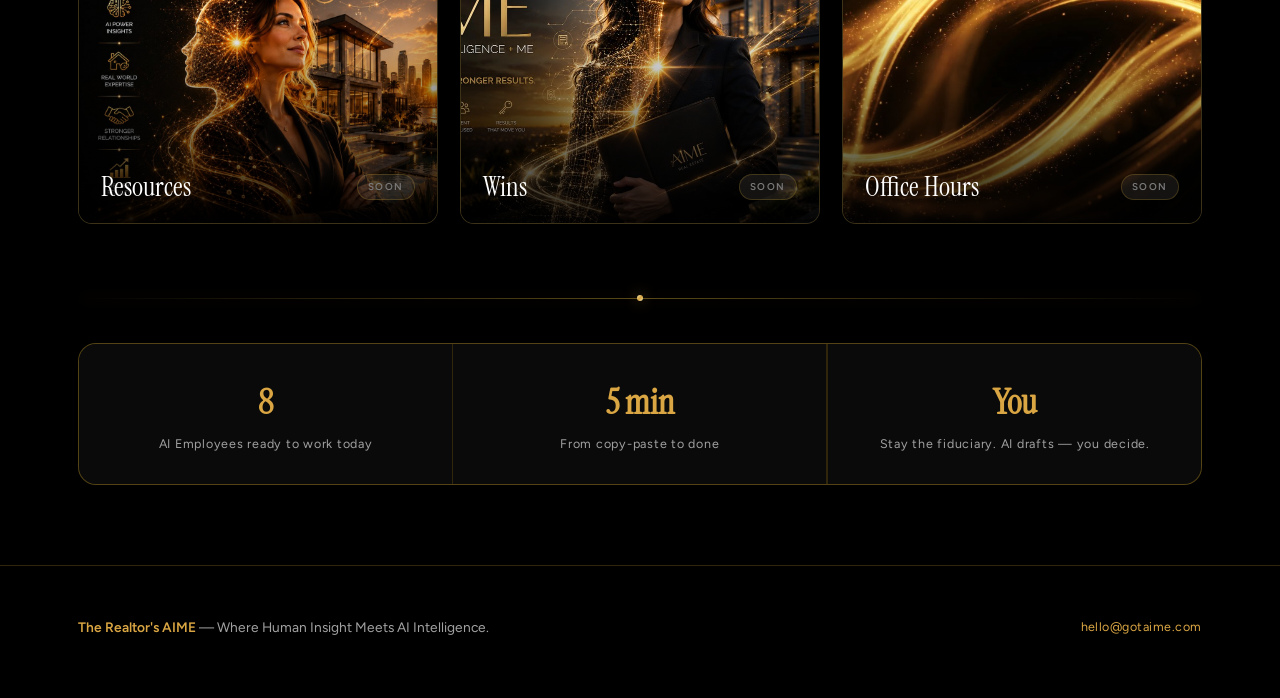
==== commit f873aa28: "Use Charli's real global-integration hero image (replaces SVG) - Hero background is now her photo: a" ====
--- a/index.html
+++ b/index.html
@@ -45,7 +45,7 @@
   <!-- ============ HERO — full-bleed global AI scene ============ -->
   <section class="hero">
     <div class="hero-bg">
-      <img src="assets/img/hero-global.svg" alt="A glowing Earth from space wrapped in golden AI light-streams — the global human + AI future" />
+      <img src="assets/img/hero-global.jpg" alt="Real estate agents beneath a glowing global AI network at golden hour — the human + AI future" />
     </div>
     <div class="wrap">
       <div class="hero-pill"><span class="dot"></span> The Realtor's AIME · Member Hub</div>
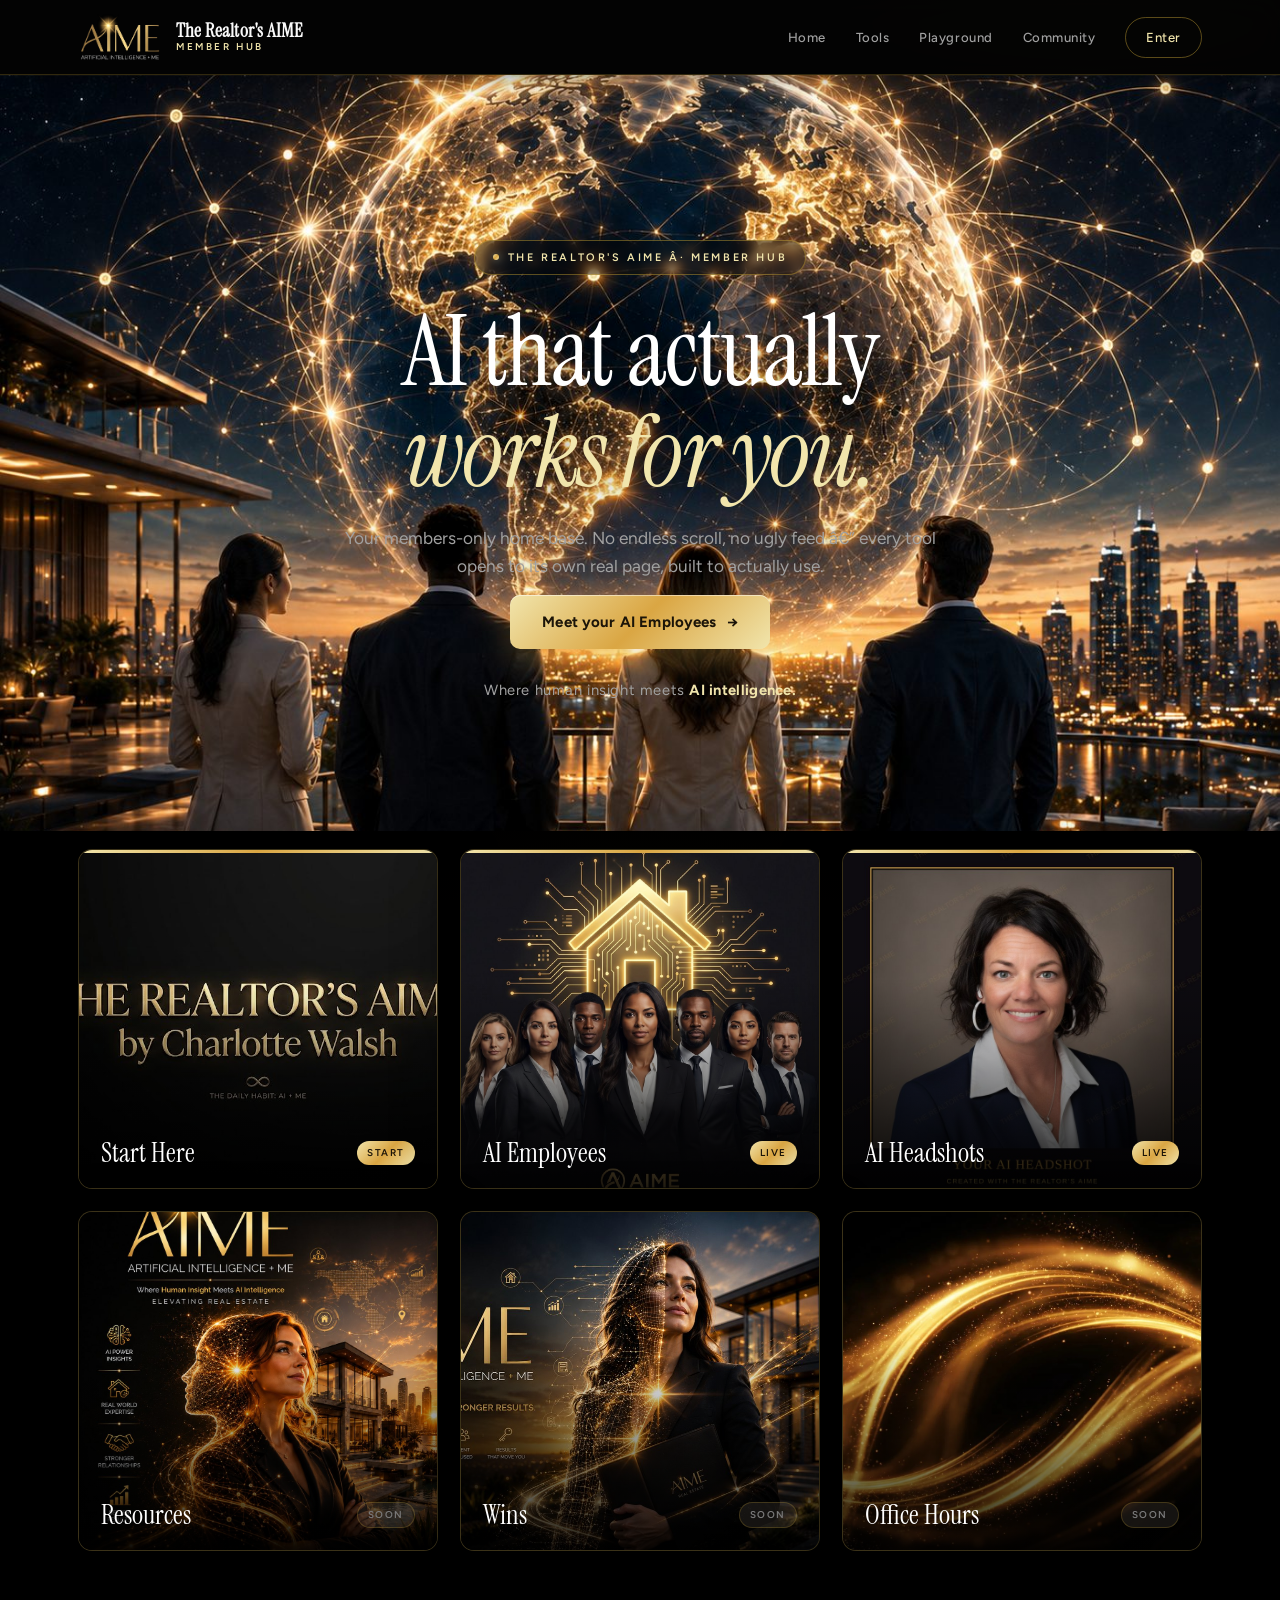
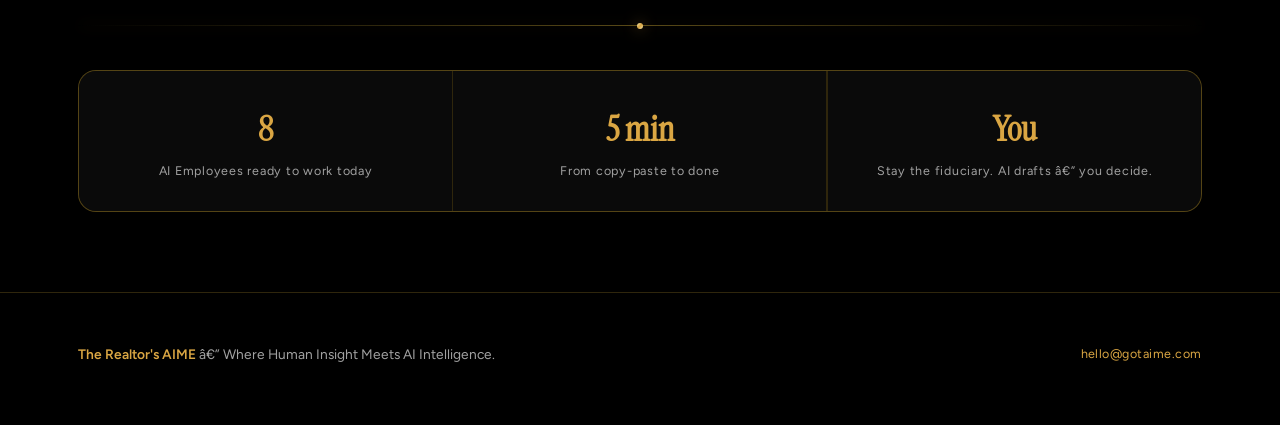
==== commit acf49bc1: "Hub: new Home/Tools/Playground/Community nav, remove hero logo, add tools+playground+community pages" ====
--- a/index.html
+++ b/index.html
@@ -1,10 +1,11 @@
-<!DOCTYPE html>
+﻿<!DOCTYPE html>
 <html lang="en">
 <head>
+    <script src="https://links.gotaime.com/js/external-tracking.js" data-tracking-id="tk_509ab4ac86254f45aa2d88082ce583ae"></script>
   <meta charset="UTF-8" />
   <meta name="viewport" content="width=device-width, initial-scale=1.0, viewport-fit=cover" />
-  <title>The Realtor's AIME — Member Hub</title>
-  <meta name="description" content="The Realtor's AIME member hub — every channel opens to its own real page. AI that actually works for you." />
+  <title>The Realtor's AIME â€” Member Hub</title>
+  <meta name="description" content="The Realtor's AIME member hub â€” every channel opens to its own real page. AI that actually works for you." />
 
   <!-- PWA -->
   <link rel="manifest" href="manifest.webmanifest" />
@@ -24,35 +25,36 @@
 
   <!-- ============ HEADER ============ -->
   <header class="site-header">
+    <script src="https://links.gotaime.com/js/external-tracking.js" data-tracking-id="tk_509ab4ac86254f45aa2d88082ce583ae"></script>
     <div class="wrap">
       <a class="brand-lockup" href="index.html">
-        <img class="brand-logo" src="assets/img/aime-wordmark.png" alt="AIME — Artificial Intelligence + Me" />
+        <img class="brand-logo" src="assets/img/aime-wordmark.png" alt="AIME â€” Artificial Intelligence + Me" />
         <span class="brand-names">
           <span class="b1">The Realtor's AIME</span>
           <span class="b2">Member Hub</span>
         </span>
       </a>
       <nav class="header-nav">
-        <a href="#channels">Explore</a>
-        <a href="ai-employees.html">AI Employees</a>
-        <a href="#about">About</a>
+        <a href="index.html">Home</a>
+        <a href="tools.html">Tools</a>
+        <a href="playground.html">Playground</a>
+        <a href="community.html">Community</a>
         <button class="install-btn" id="installBtn" hidden type="button">Install app</button>
-        <a class="header-cta" href="ai-employees.html">Enter</a>
+        <a class="header-cta" href="tools.html">Enter</a>
       </nav>
     </div>
   </header>
 
-  <!-- ============ HERO — full-bleed global AI scene ============ -->
+  <!-- ============ HERO â€” full-bleed global AI scene ============ -->
   <section class="hero">
     <div class="hero-bg">
-      <img src="assets/img/hero-global.jpg" alt="Real estate agents beneath a glowing global AI network at golden hour — the human + AI future" />
-    </div>
-    <div class="wrap">
-      <div class="hero-pill"><span class="dot"></span> The Realtor's AIME · Member Hub</div>
-      <img class="hero-logo" src="assets/img/realtors-aime-logo.png" alt="The Realtor's AIME — Real Estate Agents · Artificial Intelligence + Me" />
+      <img src="assets/img/hero-global.jpg" alt="Real estate agents beneath a glowing global AI network at golden hour â€” the human + AI future" />
+    </div>
+    <div class="wrap">
+      <div class="hero-pill"><span class="dot"></span> The Realtor's AIME Â· Member Hub</div>
       <h1>AI that actually<br><em>works for you.</em></h1>
       <p class="lede">
-        Your members-only home base. No endless scroll, no ugly feed — every tool opens
+        Your members-only home base. No endless scroll, no ugly feed â€” every tool opens
         to its own real page, built to actually use.
       </p>
       <a class="btn-gold" href="ai-employees.html">Meet your AI Employees <span class="arrow">&rarr;</span></a>
@@ -60,7 +62,7 @@
     </div>
   </section>
 
-  <!-- ============ CHANNELS — flip cards (no section label, per brand) ============ -->
+  <!-- ============ CHANNELS â€” flip cards (no section label, per brand) ============ -->
   <section id="channels">
     <div class="wrap">
       <div class="channel-grid">
@@ -74,7 +76,7 @@
             </div>
             <div class="flip-back">
               <h3>Start Here</h3>
-              <p>New to AIME? Get your first win in 15 minutes — meet your AI team and copy your first prompt. No setup headache.</p>
+              <p>New to AIME? Get your first win in 15 minutes â€” meet your AI team and copy your first prompt. No setup headache.</p>
               <a class="flip-cta" href="ai-employees.html">Begin here <span class="arrow">&rarr;</span></a>
             </div>
           </div>
@@ -89,7 +91,7 @@
             </div>
             <div class="flip-back">
               <h3>AI Employees</h3>
-              <p>Your hand-built AI team — listing copy, follow-ups, social, CMAs and more. Meet them, copy the prompt, get to work.</p>
+              <p>Your hand-built AI team â€” listing copy, follow-ups, social, CMAs and more. Meet them, copy the prompt, get to work.</p>
               <a class="flip-cta" href="ai-employees.html">Open <span class="arrow">&rarr;</span></a>
             </div>
           </div>
@@ -104,7 +106,7 @@
             </div>
             <div class="flip-back">
               <h3>AI Headshots</h3>
-              <p>Studio-quality professional headshots in minutes — no photographer, no awkward studio. Upload, pick your look, done.</p>
+              <p>Studio-quality professional headshots in minutes â€” no photographer, no awkward studio. Upload, pick your look, done.</p>
               <a class="flip-cta" href="https://headshots.gotaime.com" target="_blank" rel="noopener">Open booth <span class="arrow">&rarr;</span></a>
             </div>
           </div>
@@ -119,7 +121,7 @@
             </div>
             <div class="flip-back">
               <h3>Resources</h3>
-              <p>Templates, scripts, checklists, and the playbooks behind every AI Employee — all in one tidy library.</p>
+              <p>Templates, scripts, checklists, and the playbooks behind every AI Employee â€” all in one tidy library.</p>
               <span class="flip-cta muted">Coming soon</span>
             </div>
           </div>
@@ -134,7 +136,7 @@
             </div>
             <div class="flip-back">
               <h3>Wins</h3>
-              <p>Real results from real agents. Closed deals, saved hours, listings that flew — share yours, steal theirs.</p>
+              <p>Real results from real agents. Closed deals, saved hours, listings that flew â€” share yours, steal theirs.</p>
               <span class="flip-cta muted">Coming soon</span>
             </div>
           </div>
@@ -175,7 +177,7 @@
         </div>
         <div class="value-cell">
           <div class="num">You</div>
-          <div class="lbl">Stay the fiduciary. AI drafts — you decide.</div>
+          <div class="lbl">Stay the fiduciary. AI drafts â€” you decide.</div>
         </div>
       </div>
     </div>
@@ -185,7 +187,7 @@
   <footer class="site-footer">
     <div class="wrap">
       <div class="footer-tag">
-        <strong>The Realtor's AIME</strong> — Where Human Insight Meets AI Intelligence.
+        <strong>The Realtor's AIME</strong> â€” Where Human Insight Meets AI Intelligence.
       </div>
       <div class="footer-meta">
         <a href="mailto:hello@gotaime.com">hello@gotaime.com</a>
@@ -197,3 +199,4 @@
   <script src="assets/js/flair.js"></script>
 </body>
 </html>
+                                                                                                                         
